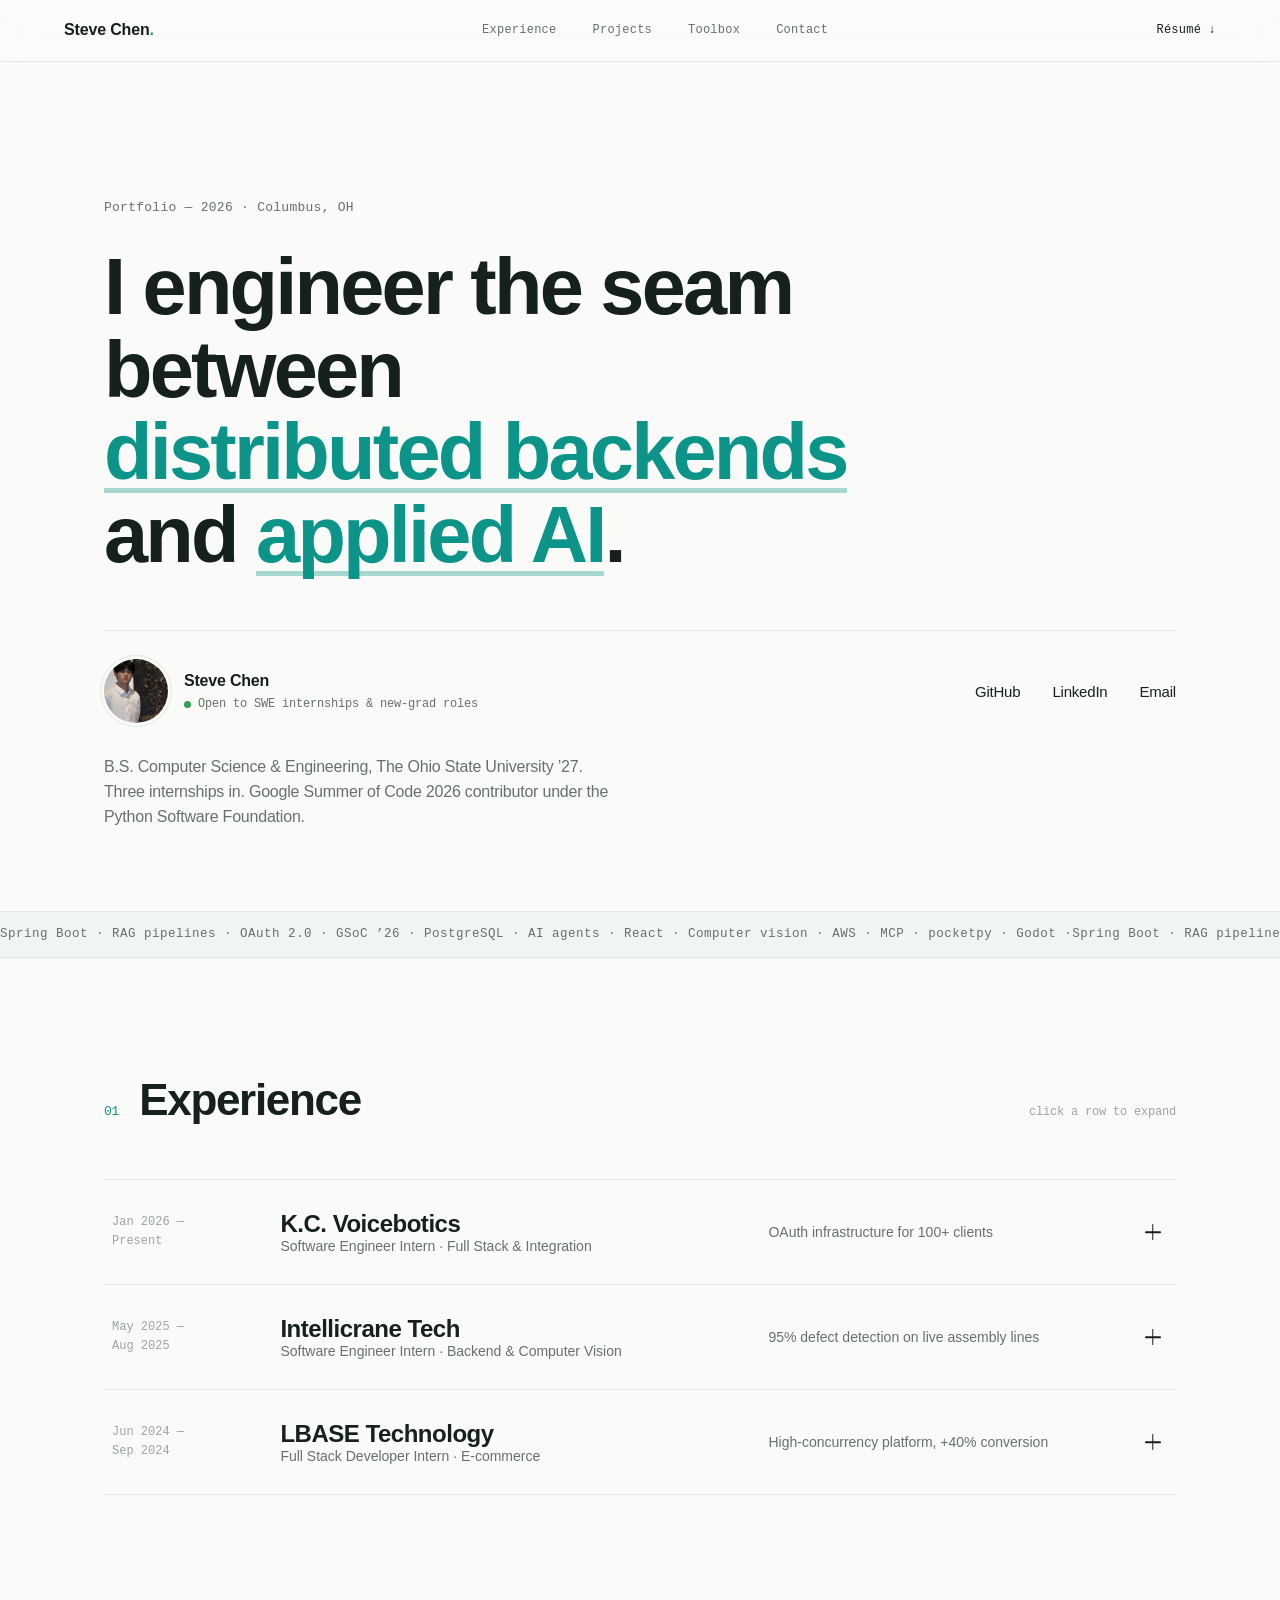
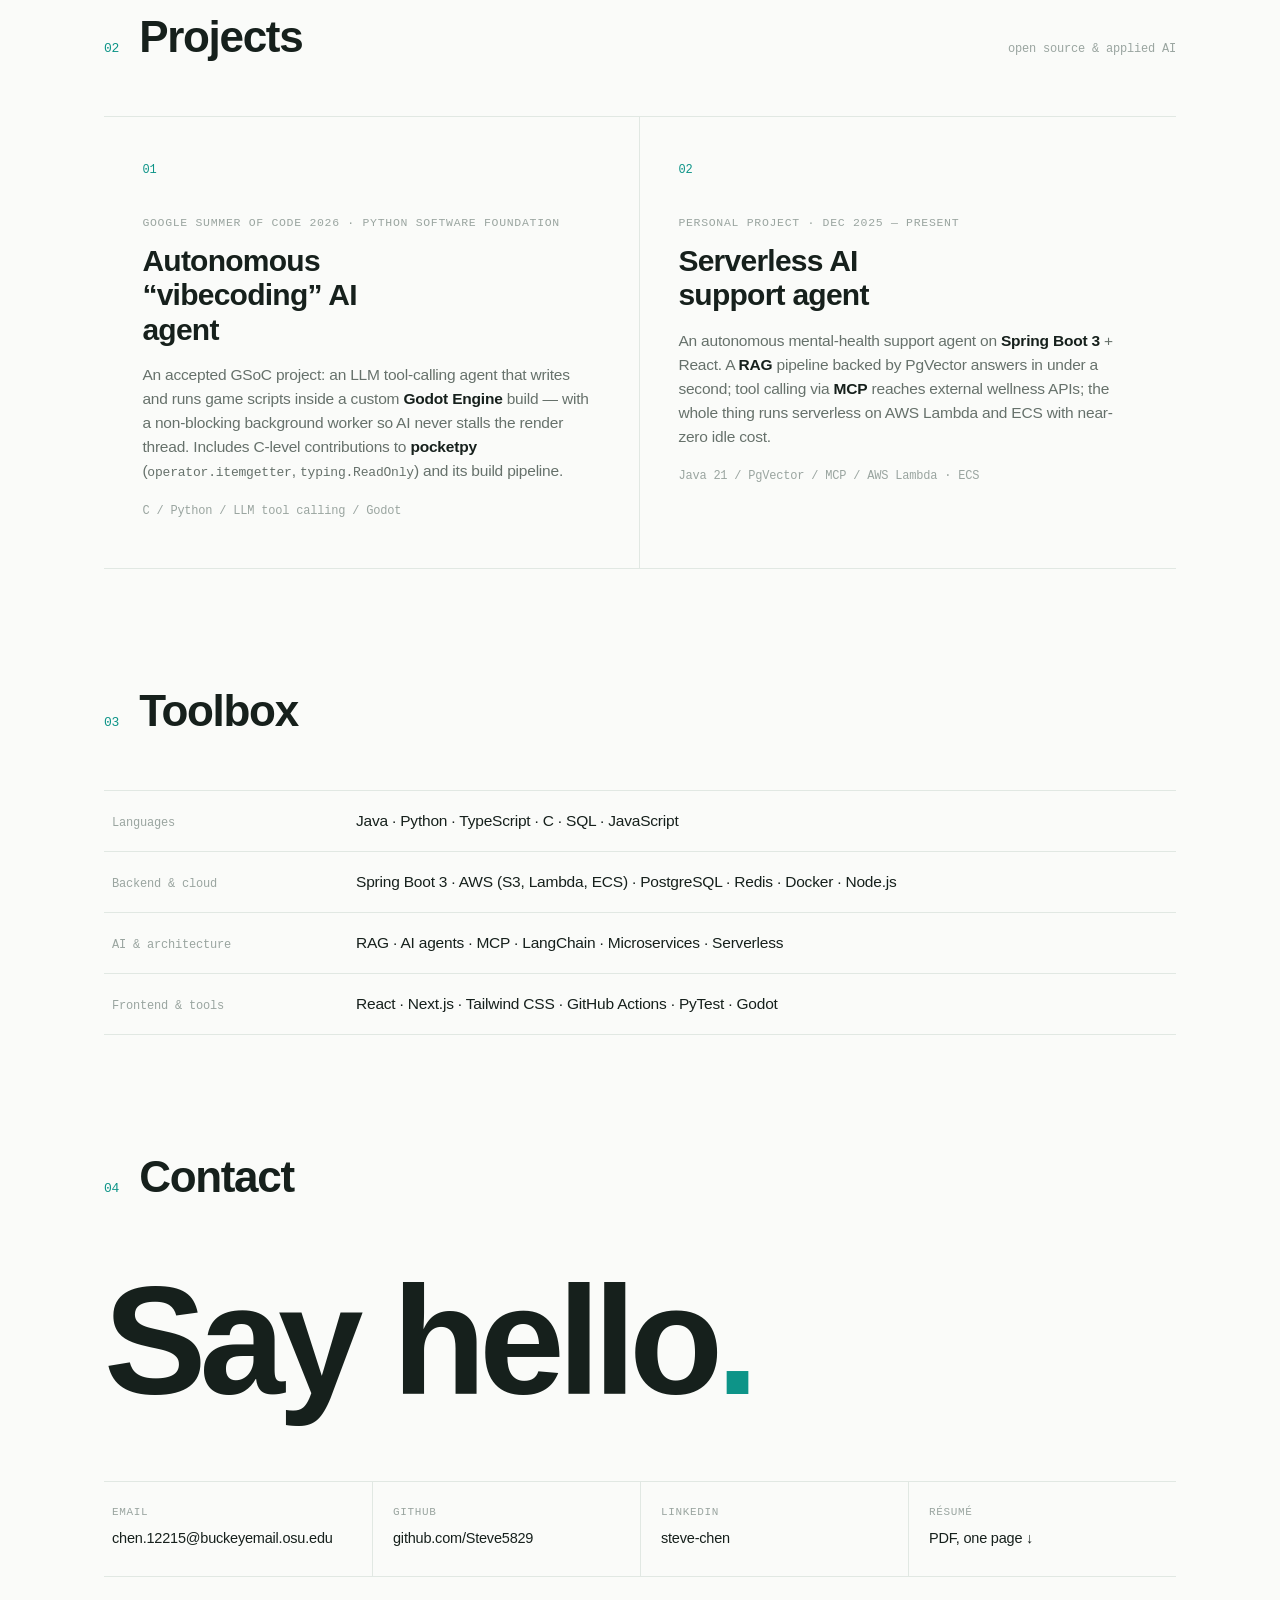
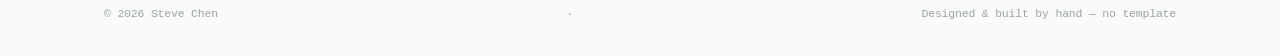
==== index.html @ 8f656220 "Personal portfolio site: editorial minimalist design Co-Authored-By: Claude Fable 5 <noreply@anthrop" ====
<!DOCTYPE html>
<html lang="en">
<head>
  <meta charset="UTF-8" />
  <meta name="viewport" content="width=device-width, initial-scale=1.0" />
  <title>Steve Chen — Software Engineer</title>
  <meta name="description" content="Steve Chen — software engineer working the seam between distributed backends and applied AI. CS at Ohio State, GSoC 2026 contributor." />
  <link rel="icon" href="assets/avatar-crop.png" />
  <link rel="stylesheet" href="styles.css" />
</head>
<body>

  <!-- ============ NAV ============ -->
  <header class="nav" id="nav">
    <a class="nav-mark" href="#top">Steve Chen<span class="star">.</span></a>
    <nav class="nav-links">
      <a href="#experience">Experience</a>
      <a href="#projects">Projects</a>
      <a href="#toolbox">Toolbox</a>
      <a href="#hello">Contact</a>
    </nav>
    <a class="nav-resume" href="assets/Steve_Chen_Resume.pdf" target="_blank" rel="noopener">Résumé ↓</a>
  </header>

  <main id="top">

    <!-- ============ HERO ============ -->
    <section class="hero">
      <p class="hero-eyebrow fade-in">Portfolio — 2026 · Columbus, OH</p>
      <h1 class="fade-in d1">
        I engineer the seam between
        <span class="accent">distributed backends</span> and
        <span class="accent">applied&nbsp;AI</span>.
      </h1>
      <div class="hero-row fade-in d2">
        <div class="hero-id">
          <img class="hero-face" src="assets/avatar-crop.png" alt="Steve Chen" />
          <div class="hero-id-text">
            <strong>Steve Chen</strong>
            <span><i class="pulse"></i> Open to SWE internships &amp; new-grad roles</span>
          </div>
        </div>
        <div class="hero-links">
          <a href="https://github.com/Steve5829" target="_blank" rel="noopener">GitHub</a>
          <a href="https://www.linkedin.com/in/steve-chen-593265366/" target="_blank" rel="noopener">LinkedIn</a>
          <a href="mailto:chen.12215@buckeyemail.osu.edu">Email</a>
        </div>
      </div>
      <p class="hero-note fade-in d3">
        B.S. Computer Science &amp; Engineering, The Ohio State University ’27.
        Three internships in. Google Summer of Code 2026 contributor
        under the Python Software Foundation.
      </p>
    </section>

    <!-- ============ MARQUEE ============ -->
    <div class="marquee" aria-hidden="true">
      <div class="marquee-track">
        <span>Spring Boot · RAG pipelines · OAuth 2.0 · GSoC ’26 · PostgreSQL · AI agents · React · Computer vision · AWS · MCP · pocketpy · Godot · </span><span>Spring Boot · RAG pipelines · OAuth 2.0 · GSoC ’26 · PostgreSQL · AI agents · React · Computer vision · AWS · MCP · pocketpy · Godot · </span>
      </div>
    </div>

    <!-- ============ EXPERIENCE ============ -->
    <section class="section" id="experience">
      <div class="section-head fade-in">
        <span class="sec-no">01</span>
        <h2>Experience</h2>
        <span class="sec-note">click a row to expand</span>
      </div>

      <div class="rows">

        <article class="row fade-in">
          <button class="row-head" aria-expanded="false">
            <span class="row-when">Jan 2026 —<br />Present</span>
            <span class="row-title">
              <strong>K.C. Voicebotics</strong>
              <em>Software Engineer Intern · Full Stack &amp; Integration</em>
            </span>
            <span class="row-gist">OAuth infrastructure for 100+ clients</span>
            <span class="row-plus" aria-hidden="true"></span>
          </button>
          <div class="row-body">
            <div class="row-body-inner">
              <ul>
                <li>Engineered a scalable multi-tenant <b>OAuth 2.0</b> pipeline with React and Spring Boot, integrating Meta (Instagram/Facebook) and Reddit APIs — stateful authentication and automated token refresh for 100+ clients.</li>
                <li>Optimized backend routing and asynchronous processing for an AI-driven SaaS: <b>25% lower</b> JSON payload latency, <b>40% faster</b> cross-platform content deployment.</li>
                <li>Enforced <b>99.9% synchronization accuracy</b> across distributed third-party states with dynamic webhooks and redirect URIs, powering real-time preview and approval workflows.</li>
              </ul>
              <p class="row-tech">React / Spring Boot / OAuth 2.0 / Webhooks</p>
            </div>
          </div>
        </article>

        <article class="row fade-in">
          <button class="row-head" aria-expanded="false">
            <span class="row-when">May 2025 —<br />Aug 2025</span>
            <span class="row-title">
              <strong>Intellicrane Tech</strong>
              <em>Software Engineer Intern · Backend &amp; Computer Vision</em>
            </span>
            <span class="row-gist">95% defect detection on live assembly lines</span>
            <span class="row-plus" aria-hidden="true"></span>
          </button>
          <div class="row-body">
            <div class="row-body-inner">
              <ul>
                <li>Deployed a hardware-in-the-loop computer vision pipeline with <b>YOLOv5</b> and Flask — automated QA and real-time bug triaging at a <b>95% defect detection rate</b> on high-throughput lines.</li>
                <li>Cut edge-device inference latency by <b>30%</b> via model quantization, alongside a decoupled AWS S3 media ingestion service.</li>
                <li>Architected an automated black/white-box test generation suite in PyTest, lifting deployment reliability by <b>20%</b>.</li>
              </ul>
              <p class="row-tech">YOLOv5 / Flask / AWS S3 / PyTest</p>
            </div>
          </div>
        </article>

        <article class="row fade-in">
          <button class="row-head" aria-expanded="false">
            <span class="row-when">Jun 2024 —<br />Sep 2024</span>
            <span class="row-title">
              <strong>LBASE Technology</strong>
              <em>Full Stack Developer Intern · E-commerce</em>
            </span>
            <span class="row-gist">High-concurrency platform, +40% conversion</span>
            <span class="row-plus" aria-hidden="true"></span>
          </button>
          <div class="row-body">
            <div class="row-body-inner">
              <ul>
                <li>Architected the backend and merchant frontend of a high-concurrency e-commerce platform with React, TypeScript, and Spring Boot — <b>+40% user conversion</b>.</li>
                <li>Slashed API latency <b>30%</b> under traffic spikes with a normalized PostgreSQL schema and Redis cache-aside pattern.</li>
                <li>Guaranteed <b>100% ACID integrity</b> on Stripe payments; Docker + GitHub Actions CI/CD accelerated delivery cycles by 15%.</li>
              </ul>
              <p class="row-tech">TypeScript / PostgreSQL / Redis / Stripe / Docker</p>
            </div>
          </div>
        </article>

      </div>
    </section>

    <!-- ============ PROJECTS ============ -->
    <section class="section" id="projects">
      <div class="section-head fade-in">
        <span class="sec-no">02</span>
        <h2>Projects</h2>
        <span class="sec-note">open source &amp; applied AI</span>
      </div>

      <div class="projects">
        <article class="project fade-in">
          <div class="project-no">01</div>
          <p class="project-label">Google Summer of Code 2026 · Python Software Foundation</p>
          <h3>Autonomous “vibecoding” AI agent</h3>
          <p class="project-desc">
            An accepted GSoC project: an LLM tool-calling agent that writes and runs
            game scripts inside a custom <b>Godot Engine</b> build — with a non-blocking
            background worker so AI never stalls the render thread. Includes C-level
            contributions to <b>pocketpy</b> (<code>operator.itemgetter</code>,
            <code>typing.ReadOnly</code>) and its build pipeline.
          </p>
          <p class="row-tech">C / Python / LLM tool calling / Godot</p>
        </article>

        <article class="project fade-in d1">
          <div class="project-no">02</div>
          <p class="project-label">Personal project · Dec 2025 — present</p>
          <h3>Serverless AI support agent</h3>
          <p class="project-desc">
            An autonomous mental-health support agent on <b>Spring Boot 3</b> + React.
            A <b>RAG</b> pipeline backed by PgVector answers in under a second;
            tool calling via <b>MCP</b> reaches external wellness APIs; the whole thing
            runs serverless on AWS Lambda and ECS with near-zero idle cost.
          </p>
          <p class="row-tech">Java 21 / PgVector / MCP / AWS Lambda · ECS</p>
        </article>
      </div>
    </section>

    <!-- ============ TOOLBOX ============ -->
    <section class="section" id="toolbox">
      <div class="section-head fade-in">
        <span class="sec-no">03</span>
        <h2>Toolbox</h2>
      </div>
      <dl class="tools fade-in">
        <div class="tool-line"><dt>Languages</dt><dd>Java · Python · TypeScript · C · SQL · JavaScript</dd></div>
        <div class="tool-line"><dt>Backend &amp; cloud</dt><dd>Spring Boot 3 · AWS (S3, Lambda, ECS) · PostgreSQL · Redis · Docker · Node.js</dd></div>
        <div class="tool-line"><dt>AI &amp; architecture</dt><dd>RAG · AI agents · MCP · LangChain · Microservices · Serverless</dd></div>
        <div class="tool-line"><dt>Frontend &amp; tools</dt><dd>React · Next.js · Tailwind CSS · GitHub Actions · PyTest · Godot</dd></div>
      </dl>
    </section>

    <!-- ============ CONTACT ============ -->
    <section class="section hello" id="hello">
      <div class="section-head fade-in">
        <span class="sec-no">04</span>
        <h2>Contact</h2>
      </div>
      <a class="hello-big fade-in" href="mailto:chen.12215@buckeyemail.osu.edu">
        Say hello<span class="accent">.</span>
      </a>
      <div class="hello-links fade-in d1">
        <a href="mailto:chen.12215@buckeyemail.osu.edu"><span>Email</span>chen.12215@buckeyemail.osu.edu</a>
        <a href="https://github.com/Steve5829" target="_blank" rel="noopener"><span>GitHub</span>github.com/Steve5829</a>
        <a href="https://www.linkedin.com/in/steve-chen-593265366/" target="_blank" rel="noopener"><span>LinkedIn</span>steve-chen</a>
        <a href="assets/Steve_Chen_Resume.pdf" target="_blank" rel="noopener"><span>Résumé</span>PDF, one page ↓</a>
      </div>
    </section>

    <footer class="footer">
      <span>© 2026 Steve Chen</span>
      <span>·</span>
      <span>Designed &amp; built by hand — no template</span>
    </footer>
  </main>

  <script src="script.js"></script>
</body>
</html>
---- styles.css ----
/* ============================================================
   Steve Chen — personal site
   Editorial minimalism: paper, ink, one vermilion accent
   (the red is borrowed from the painting in the portrait).
   ============================================================ */

:root {
  --paper: #fafbf9;
  --paper-warm: #f0f5f1;
  --ink: #16201c;
  --muted: #66716b;
  --faint: #9aa5a0;
  --line: #e1e8e3;
  --accent: #0d9488;
  --font: -apple-system, BlinkMacSystemFont, "SF Pro Text", "Helvetica Neue",
          Helvetica, Arial, sans-serif;
  --mono: "SF Mono", ui-monospace, "JetBrains Mono", Menlo, monospace;
  --ease: cubic-bezier(0.25, 0.1, 0.25, 1);
  --pad: clamp(20px, 5vw, 64px);
}

* { margin: 0; padding: 0; box-sizing: border-box; }
html { scroll-behavior: smooth; scroll-padding-top: 90px; }

body {
  font-family: var(--font);
  background: var(--paper);
  color: var(--ink);
  font-size: 17px;
  line-height: 1.55;
  letter-spacing: -0.012em;
  -webkit-font-smoothing: antialiased;
}

::selection { background: var(--accent); color: var(--paper); }
.accent { color: var(--accent); }
b { font-weight: 600; }

/* ---------- nav ---------- */
.nav {
  position: fixed; top: 0; left: 0; right: 0; z-index: 100;
  display: flex; align-items: center; justify-content: space-between;
  padding: 18px var(--pad);
  background: color-mix(in srgb, var(--paper) 82%, transparent);
  backdrop-filter: blur(16px);
  -webkit-backdrop-filter: blur(16px);
  border-bottom: 1px solid var(--line);
}
.nav-mark {
  font-weight: 600; font-size: 16px; color: var(--ink); text-decoration: none;
  letter-spacing: -0.01em;
}
.nav-mark .star { color: var(--accent); }
.nav-links { display: flex; gap: clamp(16px, 3vw, 36px); }
.nav-links a, .nav-resume {
  font-family: var(--mono); font-size: 12px; letter-spacing: 0.02em;
  color: var(--muted); text-decoration: none;
  transition: color 0.25s var(--ease);
}
.nav-links a:hover, .nav-resume:hover { color: var(--accent); }
.nav-resume { color: var(--ink); }

/* ---------- hero ---------- */
.hero {
  max-width: 1200px; margin: 0 auto;
  padding: clamp(150px, 22vh, 220px) var(--pad) clamp(60px, 9vh, 100px);
}
.hero-eyebrow {
  font-family: var(--mono); font-size: 13px; color: var(--muted);
  margin-bottom: 28px; letter-spacing: 0.02em;
}
.hero h1 {
  font-size: clamp(38px, 6.2vw, 84px);
  font-weight: 600; letter-spacing: -0.035em; line-height: 1.04;
  max-width: 18ch;
}
.hero h1 .accent { position: relative; white-space: nowrap; }
.hero h1 .accent::after {
  content: ""; position: absolute; left: 0; right: 0; bottom: 0.04em;
  height: 0.06em; background: var(--accent); opacity: 0.35;
  transform-origin: left; animation: draw 1.2s var(--ease) 0.6s both;
}
@keyframes draw { from { transform: scaleX(0); } to { transform: scaleX(1); } }

.hero-row {
  display: flex; align-items: center; justify-content: space-between;
  gap: 24px; flex-wrap: wrap;
  margin-top: clamp(40px, 6vh, 64px);
  padding-top: 28px; border-top: 1px solid var(--line);
}
.hero-id { display: flex; align-items: center; gap: 16px; }
.hero-face {
  width: 64px; height: 64px; border-radius: 50%; object-fit: cover; display: block;
  outline: 1px solid var(--line); outline-offset: 3px;
}
.hero-id-text { display: flex; flex-direction: column; gap: 2px; }
.hero-id-text strong { font-size: 16px; font-weight: 600; }
.hero-id-text span {
  font-family: var(--mono); font-size: 12px; color: var(--muted);
  display: flex; align-items: center; gap: 7px;
}
.pulse {
  width: 7px; height: 7px; border-radius: 50%; background: #2fa050; flex: none;
  animation: pulse 2.2s ease-in-out infinite;
}
@keyframes pulse {
  0%, 100% { box-shadow: 0 0 0 0 rgba(47, 160, 80, 0.45); }
  50% { box-shadow: 0 0 0 6px rgba(47, 160, 80, 0); }
}
.hero-links { display: flex; gap: clamp(18px, 2.5vw, 32px); }
.hero-links a {
  color: var(--ink); text-decoration: none; font-size: 15px; font-weight: 500;
  position: relative;
}
.hero-links a::after {
  content: ""; position: absolute; left: 0; bottom: -3px; height: 1.5px; width: 100%;
  background: var(--accent); transform: scaleX(0); transform-origin: right;
  transition: transform 0.35s var(--ease);
}
.hero-links a:hover::after { transform: scaleX(1); transform-origin: left; }
.hero-note {
  margin-top: 32px; max-width: 58ch; color: var(--muted); font-size: 16px;
}

/* ---------- marquee ---------- */
.marquee {
  border-top: 1px solid var(--line); border-bottom: 1px solid var(--line);
  overflow: hidden; padding: 13px 0; background: var(--paper-warm);
}
.marquee-track { display: flex; width: max-content; animation: scroll 46s linear infinite; }
.marquee:hover .marquee-track { animation-play-state: paused; }
.marquee-track span {
  font-family: var(--mono); font-size: 12.5px; color: var(--muted);
  white-space: nowrap; letter-spacing: 0.04em;
}
@keyframes scroll { to { transform: translateX(-50%); } }

/* ---------- sections ---------- */
.section {
  max-width: 1200px; margin: 0 auto;
  padding: clamp(80px, 12vh, 130px) var(--pad) 0;
}
.section-head {
  display: flex; align-items: baseline; gap: 20px;
  margin-bottom: clamp(36px, 5vh, 56px);
}
.sec-no { font-family: var(--mono); font-size: 13px; color: var(--accent); }
.section-head h2 {
  font-size: clamp(28px, 3.6vw, 44px); font-weight: 600; letter-spacing: -0.03em;
}
.sec-note { font-family: var(--mono); font-size: 12px; color: var(--faint); margin-left: auto; }

/* ---------- experience rows ---------- */
.rows { border-top: 1px solid var(--line); }
.row { border-bottom: 1px solid var(--line); }
.row-head {
  display: grid;
  grid-template-columns: 130px 1.4fr 1fr 40px;
  gap: clamp(16px, 3vw, 40px); align-items: center;
  width: 100%; text-align: left; background: none; border: none; cursor: pointer;
  font-family: inherit; color: inherit;
  padding: 30px 8px;
  transition: background 0.35s var(--ease);
}
.row-head:hover { background: var(--paper-warm); }
.row-when {
  font-family: var(--mono); font-size: 12px; color: var(--faint); line-height: 1.6;
}
.row-title strong {
  display: block; font-size: clamp(19px, 2.2vw, 24px); font-weight: 600;
  letter-spacing: -0.02em; transition: color 0.3s var(--ease);
}
.row-head:hover .row-title strong { color: var(--accent); }
.row-title em { font-style: normal; font-size: 14px; color: var(--muted); }
.row-gist { font-size: 14px; color: var(--muted); }
.row-plus { position: relative; width: 30px; height: 30px; flex: none; justify-self: end; }
.row-plus::before, .row-plus::after {
  content: ""; position: absolute; top: 50%; left: 50%;
  transform: translate(-50%, -50%); background: var(--ink); border-radius: 1px;
  transition: transform 0.45s var(--ease), background 0.3s var(--ease);
}
.row-plus::before { width: 16px; height: 1.5px; }
.row-plus::after { width: 1.5px; height: 16px; }
.row.open .row-plus::after { transform: translate(-50%, -50%) rotate(90deg); }
.row.open .row-plus::before { background: var(--accent); }
.row.open .row-plus::after { background: var(--accent); }

.row-body {
  display: grid; grid-template-rows: 0fr;
  transition: grid-template-rows 0.55s var(--ease);
}
.row.open .row-body { grid-template-rows: 1fr; }
.row-body-inner {
  overflow: hidden; min-height: 0;
  opacity: 0; transition: opacity 0.4s var(--ease) 0.12s;
}
.row.open .row-body-inner { opacity: 1; }
.row-body ul {
  list-style: none;
  padding: 4px 8px 8px; margin-left: calc(130px + clamp(16px, 3vw, 40px));
  max-width: 68ch;
}
.row-body li {
  position: relative; padding-left: 22px;
  font-size: 15.5px; color: var(--muted); margin-bottom: 12px;
}
.row-body li::before {
  content: "—"; position: absolute; left: 0; top: 0;
  color: var(--accent); font-size: 13px;
}
.row-body b { color: var(--ink); }
.row-tech {
  font-family: var(--mono); font-size: 12px; color: var(--faint);
  margin: 14px 8px 30px calc(130px + clamp(16px, 3vw, 40px) + 22px);
}
.projects .row-tech { margin: 18px 0 0; }

/* ---------- projects ---------- */
.projects {
  display: grid; grid-template-columns: 1fr 1fr; gap: 0;
  border-top: 1px solid var(--line);
}
.project {
  padding: 44px clamp(24px, 3vw, 44px) 48px;
  border-bottom: 1px solid var(--line);
  position: relative;
  transition: background 0.4s var(--ease);
}
.project:first-child { border-right: 1px solid var(--line); }
.project:hover { background: var(--paper-warm); }
.project-no {
  font-family: var(--mono); font-size: 12px; color: var(--accent); margin-bottom: 34px;
}
.project-label {
  font-family: var(--mono); font-size: 11.5px; color: var(--faint);
  text-transform: uppercase; letter-spacing: 0.06em; margin-bottom: 12px;
}
.project h3 {
  font-size: clamp(22px, 2.6vw, 30px); font-weight: 600; letter-spacing: -0.025em;
  line-height: 1.15; margin-bottom: 16px; max-width: 16ch;
}
.project-desc { font-size: 15.5px; color: var(--muted); max-width: 52ch; }
.project-desc b { color: var(--ink); }
.project-desc code { font-family: var(--mono); font-size: 13px; }

/* ---------- toolbox ---------- */
.tools { border-top: 1px solid var(--line); }
.tool-line {
  display: grid; grid-template-columns: 220px 1fr; gap: 24px;
  padding: 18px 8px; border-bottom: 1px solid var(--line); align-items: baseline;
}
.tool-line dt { font-family: var(--mono); font-size: 12px; color: var(--faint); }
.tool-line dd { font-size: 15.5px; color: var(--ink); }

/* ---------- contact ---------- */
.hello { padding-bottom: 0; }
.hello-big {
  display: inline-block; text-decoration: none; color: var(--ink);
  font-size: clamp(64px, 12vw, 160px); font-weight: 650; letter-spacing: -0.045em;
  line-height: 1; margin: 8px 0 clamp(40px, 7vh, 72px);
  transition: color 0.35s var(--ease);
}
.hello-big:hover { color: var(--accent); }
.hello-links {
  display: grid; grid-template-columns: repeat(4, 1fr);
  border-top: 1px solid var(--line);
}
.hello-links a {
  text-decoration: none; color: var(--ink); font-size: 14.5px; font-weight: 500;
  padding: 22px 8px 26px; border-bottom: 1px solid var(--line);
  transition: background 0.3s var(--ease), color 0.3s var(--ease);
  overflow-wrap: anywhere;
}
.hello-links a + a { border-left: 1px solid var(--line); padding-left: 20px; }
.hello-links a:hover { background: var(--paper-warm); color: var(--accent); }
.hello-links span {
  display: block; font-family: var(--mono); font-size: 11px; color: var(--faint);
  text-transform: uppercase; letter-spacing: 0.06em; margin-bottom: 6px;
}

/* ---------- footer ---------- */
.footer {
  max-width: 1200px; margin: 0 auto;
  display: flex; justify-content: space-between; align-items: center;
  padding: 28px var(--pad) 34px;
  font-family: var(--mono); font-size: 11.5px; color: var(--faint);
}
.footer span:nth-child(2) { color: var(--faint); }

/* ---------- animations ---------- */
.fade-in {
  opacity: 0; transform: translateY(22px);
  transition: opacity 0.85s var(--ease), transform 0.85s var(--ease);
}
.fade-in.visible { opacity: 1; transform: none; }
.d1 { transition-delay: 0.12s; }
.d2 { transition-delay: 0.24s; }
.d3 { transition-delay: 0.36s; }

@media (prefers-reduced-motion: reduce) {
  .fade-in { opacity: 1; transform: none; transition: none; }
  .marquee-track { animation: none; }
  html { scroll-behavior: auto; }
}

/* ---------- responsive ---------- */
@media (max-width: 860px) {
  .nav-links { display: none; }
  .row-head { grid-template-columns: 1fr 40px; padding: 24px 4px; }
  .row-when { order: -1; grid-column: 1 / -1; }
  .row-gist { display: none; }
  .row-body ul { margin-left: 4px; }
  .row-tech { margin-left: 26px; }
  .projects { grid-template-columns: 1fr; }
  .project:first-child { border-right: none; }
  .tool-line { grid-template-columns: 1fr; gap: 4px; }
  .hello-links { grid-template-columns: 1fr; }
  .hello-links a + a { border-left: none; padding-left: 8px; }
  .footer { flex-direction: column; gap: 6px; }
}
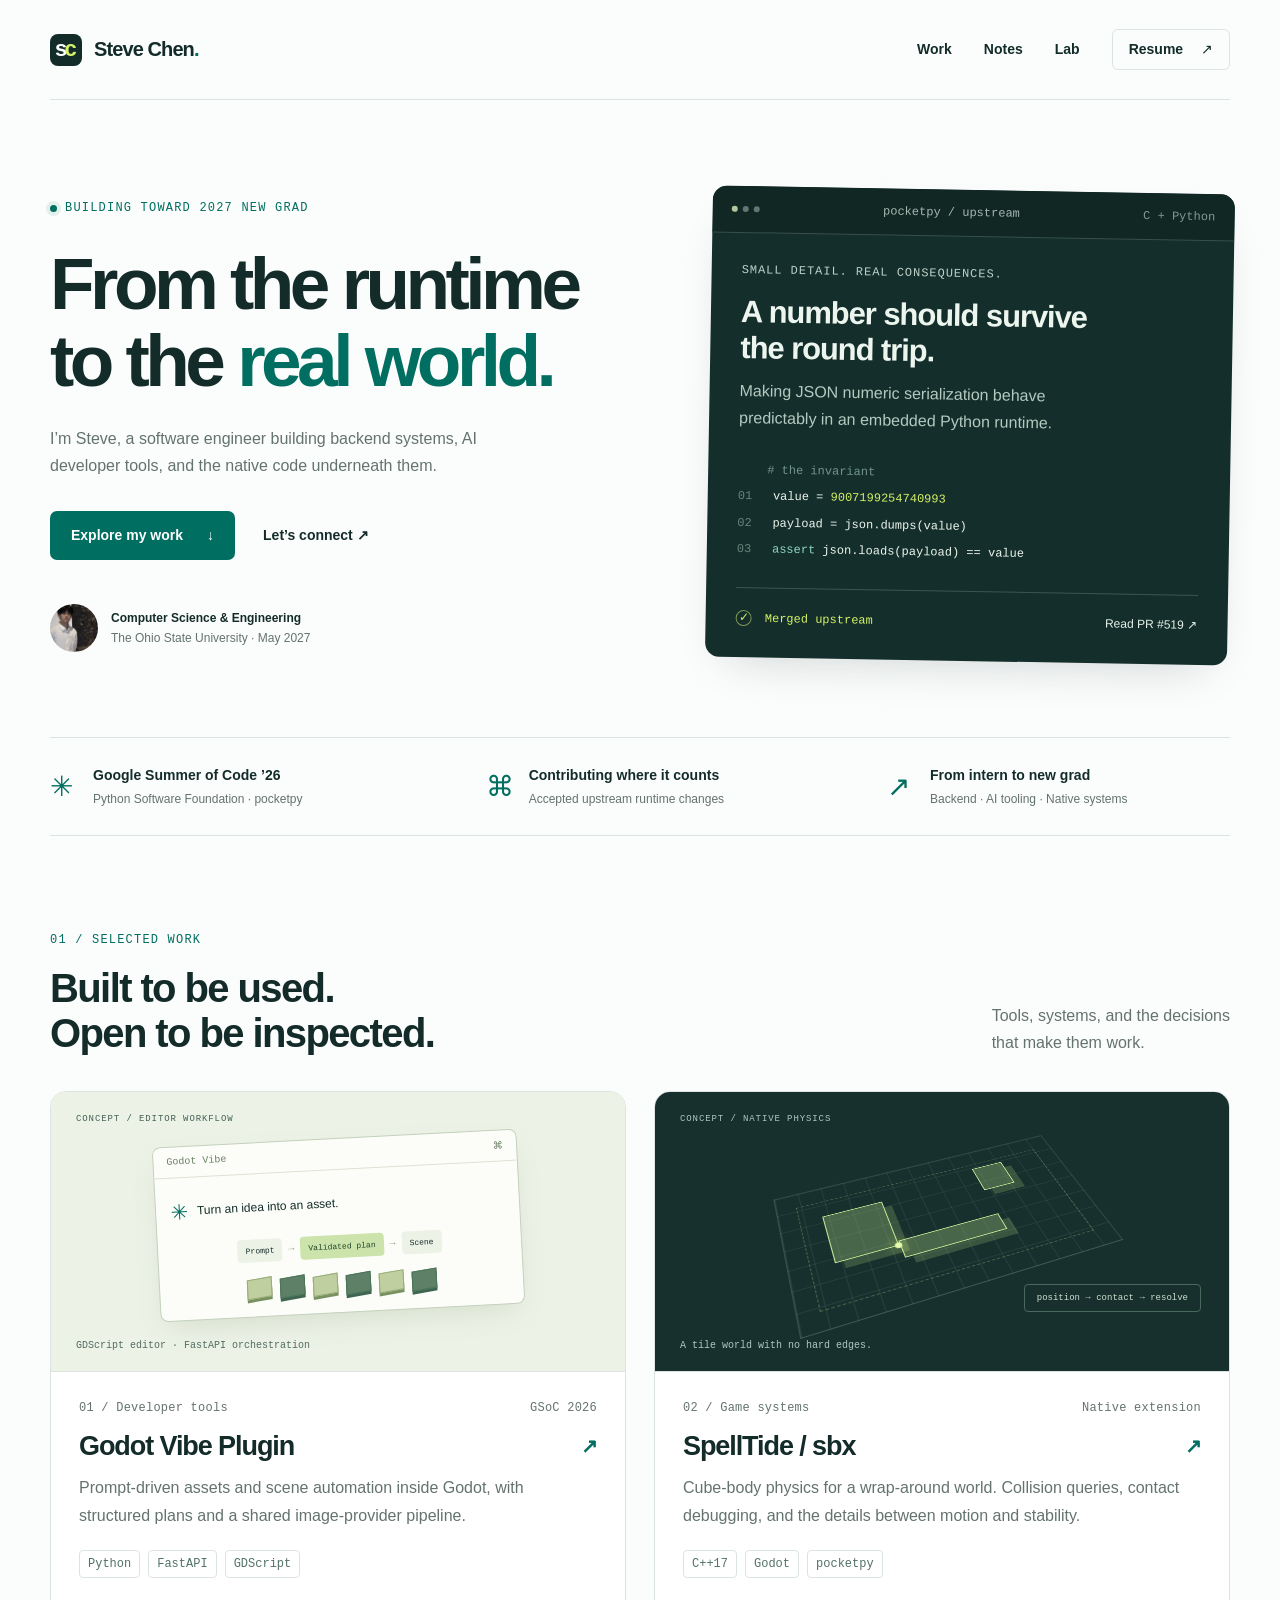
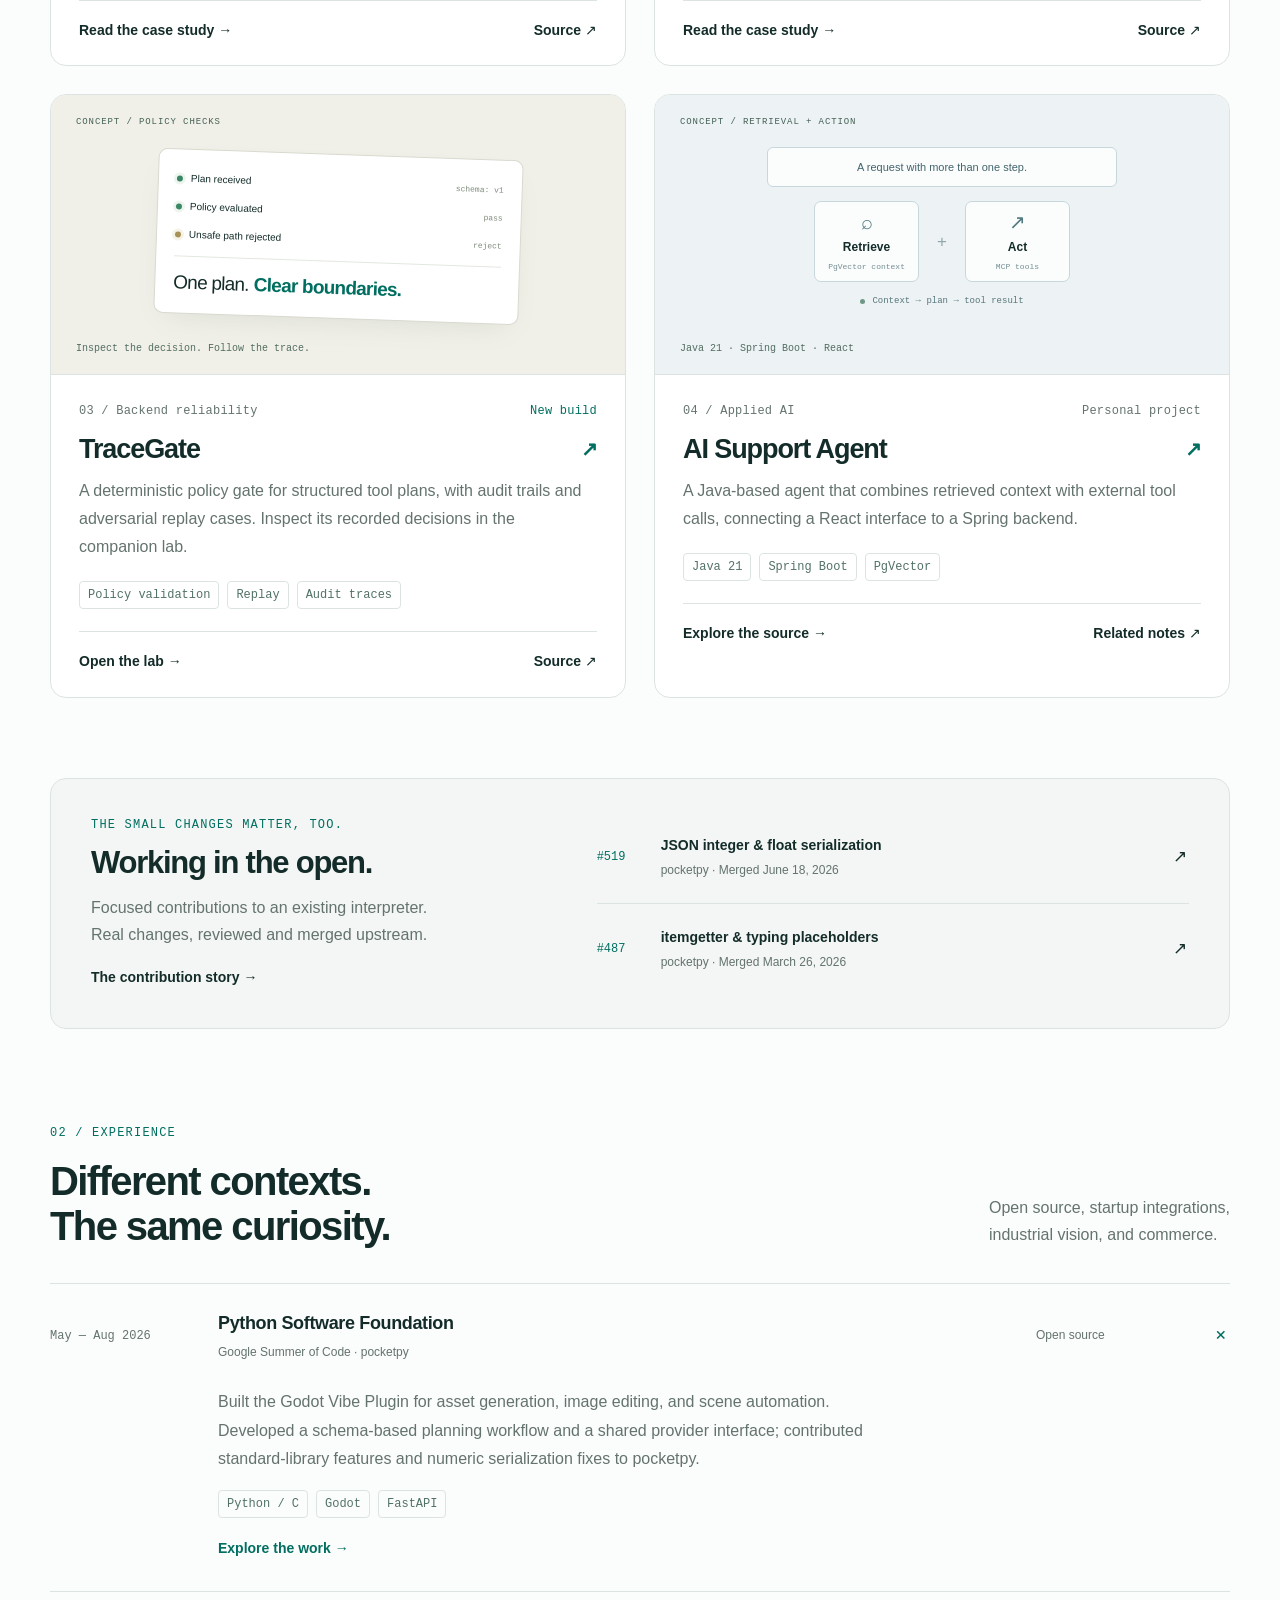
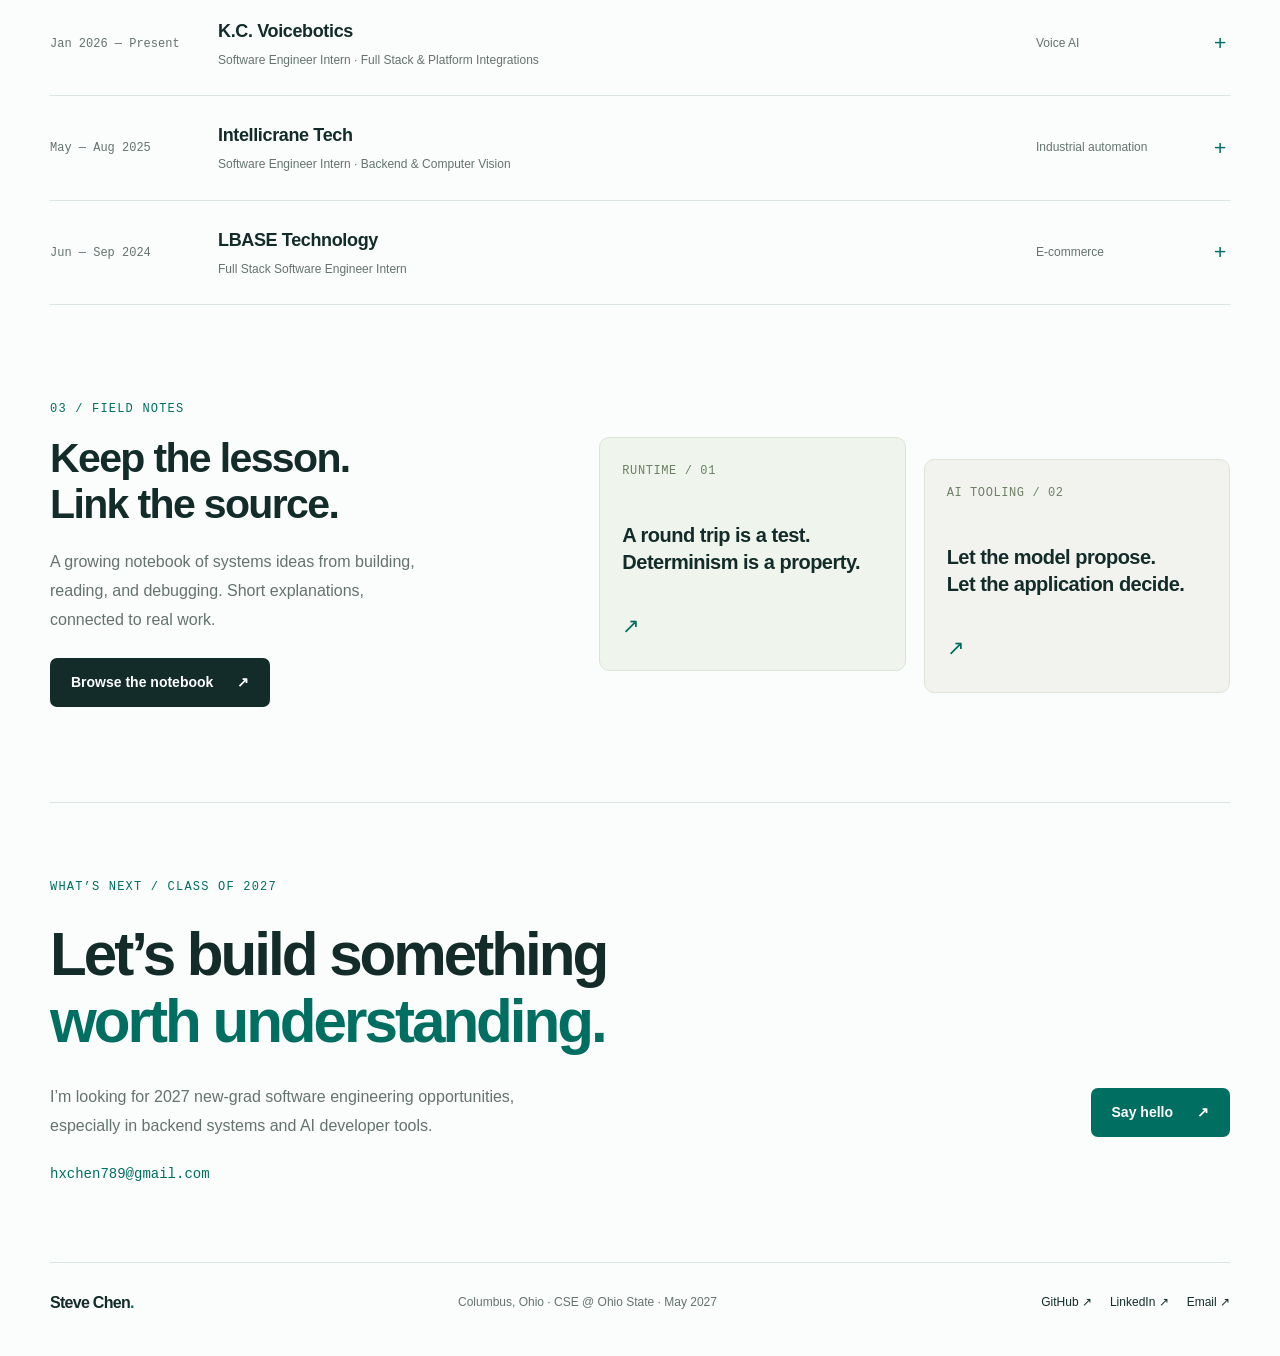
==== commit c5d1f0a4: "Publish 2027 portfolio with source-linked case studies and engineering lab" ====
--- a/index.html
+++ b/index.html
@@ -1,220 +1,41 @@
-<!DOCTYPE html>
-<html lang="en">
-<head>
-  <meta charset="UTF-8" />
-  <meta name="viewport" content="width=device-width, initial-scale=1.0" />
-  <title>Steve Chen — Software Engineer</title>
-  <meta name="description" content="Steve Chen — software engineer working the seam between distributed backends and applied AI. CS at Ohio State, GSoC 2026 contributor." />
-  <link rel="icon" href="assets/avatar-crop.png" />
-  <link rel="stylesheet" href="styles.css" />
-</head>
-<body>
-
-  <!-- ============ NAV ============ -->
-  <header class="nav" id="nav">
-    <a class="nav-mark" href="#top">Steve Chen<span class="star">.</span></a>
-    <nav class="nav-links">
-      <a href="#experience">Experience</a>
-      <a href="#projects">Projects</a>
-      <a href="#toolbox">Toolbox</a>
-      <a href="#hello">Contact</a>
-    </nav>
-    <a class="nav-resume" href="assets/Steve_Chen_Resume.pdf" target="_blank" rel="noopener">Résumé ↓</a>
-  </header>
-
-  <main id="top">
-
-    <!-- ============ HERO ============ -->
-    <section class="hero">
-      <p class="hero-eyebrow fade-in">Portfolio — 2026 · Columbus, OH</p>
-      <h1 class="fade-in d1">
-        I engineer the seam between
-        <span class="accent">distributed backends</span> and
-        <span class="accent">applied&nbsp;AI</span>.
-      </h1>
-      <div class="hero-row fade-in d2">
-        <div class="hero-id">
-          <img class="hero-face" src="assets/avatar-crop.png" alt="Steve Chen" />
-          <div class="hero-id-text">
-            <strong>Steve Chen</strong>
-            <span><i class="pulse"></i> Open to SWE internships &amp; new-grad roles</span>
-          </div>
-        </div>
-        <div class="hero-links">
-          <a href="https://github.com/Steve5829" target="_blank" rel="noopener">GitHub</a>
-          <a href="https://www.linkedin.com/in/steve-chen-593265366/" target="_blank" rel="noopener">LinkedIn</a>
-          <a href="mailto:chen.12215@buckeyemail.osu.edu">Email</a>
-        </div>
-      </div>
-      <p class="hero-note fade-in d3">
-        B.S. Computer Science &amp; Engineering, The Ohio State University ’27.
-        Three internships in. Google Summer of Code 2026 contributor
-        under the Python Software Foundation.
-      </p>
-    </section>
-
-    <!-- ============ MARQUEE ============ -->
-    <div class="marquee" aria-hidden="true">
-      <div class="marquee-track">
-        <span>Spring Boot · RAG pipelines · OAuth 2.0 · GSoC ’26 · PostgreSQL · AI agents · React · Computer vision · AWS · MCP · pocketpy · Godot · </span><span>Spring Boot · RAG pipelines · OAuth 2.0 · GSoC ’26 · PostgreSQL · AI agents · React · Computer vision · AWS · MCP · pocketpy · Godot · </span>
-      </div>
-    </div>
-
-    <!-- ============ EXPERIENCE ============ -->
-    <section class="section" id="experience">
-      <div class="section-head fade-in">
-        <span class="sec-no">01</span>
-        <h2>Experience</h2>
-        <span class="sec-note">click a row to expand</span>
-      </div>
-
-      <div class="rows">
-
-        <article class="row fade-in">
-          <button class="row-head" aria-expanded="false">
-            <span class="row-when">Jan 2026 —<br />Present</span>
-            <span class="row-title">
-              <strong>K.C. Voicebotics</strong>
-              <em>Software Engineer Intern · Full Stack &amp; Integration</em>
-            </span>
-            <span class="row-gist">OAuth infrastructure for 100+ clients</span>
-            <span class="row-plus" aria-hidden="true"></span>
-          </button>
-          <div class="row-body">
-            <div class="row-body-inner">
-              <ul>
-                <li>Engineered a scalable multi-tenant <b>OAuth 2.0</b> pipeline with React and Spring Boot, integrating Meta (Instagram/Facebook) and Reddit APIs — stateful authentication and automated token refresh for 100+ clients.</li>
-                <li>Optimized backend routing and asynchronous processing for an AI-driven SaaS: <b>25% lower</b> JSON payload latency, <b>40% faster</b> cross-platform content deployment.</li>
-                <li>Enforced <b>99.9% synchronization accuracy</b> across distributed third-party states with dynamic webhooks and redirect URIs, powering real-time preview and approval workflows.</li>
-              </ul>
-              <p class="row-tech">React / Spring Boot / OAuth 2.0 / Webhooks</p>
-            </div>
-          </div>
-        </article>
-
-        <article class="row fade-in">
-          <button class="row-head" aria-expanded="false">
-            <span class="row-when">May 2025 —<br />Aug 2025</span>
-            <span class="row-title">
-              <strong>Intellicrane Tech</strong>
-              <em>Software Engineer Intern · Backend &amp; Computer Vision</em>
-            </span>
-            <span class="row-gist">95% defect detection on live assembly lines</span>
-            <span class="row-plus" aria-hidden="true"></span>
-          </button>
-          <div class="row-body">
-            <div class="row-body-inner">
-              <ul>
-                <li>Deployed a hardware-in-the-loop computer vision pipeline with <b>YOLOv5</b> and Flask — automated QA and real-time bug triaging at a <b>95% defect detection rate</b> on high-throughput lines.</li>
-                <li>Cut edge-device inference latency by <b>30%</b> via model quantization, alongside a decoupled AWS S3 media ingestion service.</li>
-                <li>Architected an automated black/white-box test generation suite in PyTest, lifting deployment reliability by <b>20%</b>.</li>
-              </ul>
-              <p class="row-tech">YOLOv5 / Flask / AWS S3 / PyTest</p>
-            </div>
-          </div>
-        </article>
-
-        <article class="row fade-in">
-          <button class="row-head" aria-expanded="false">
-            <span class="row-when">Jun 2024 —<br />Sep 2024</span>
-            <span class="row-title">
-              <strong>LBASE Technology</strong>
-              <em>Full Stack Developer Intern · E-commerce</em>
-            </span>
-            <span class="row-gist">High-concurrency platform, +40% conversion</span>
-            <span class="row-plus" aria-hidden="true"></span>
-          </button>
-          <div class="row-body">
-            <div class="row-body-inner">
-              <ul>
-                <li>Architected the backend and merchant frontend of a high-concurrency e-commerce platform with React, TypeScript, and Spring Boot — <b>+40% user conversion</b>.</li>
-                <li>Slashed API latency <b>30%</b> under traffic spikes with a normalized PostgreSQL schema and Redis cache-aside pattern.</li>
-                <li>Guaranteed <b>100% ACID integrity</b> on Stripe payments; Docker + GitHub Actions CI/CD accelerated delivery cycles by 15%.</li>
-              </ul>
-              <p class="row-tech">TypeScript / PostgreSQL / Redis / Stripe / Docker</p>
-            </div>
-          </div>
-        </article>
-
-      </div>
-    </section>
-
-    <!-- ============ PROJECTS ============ -->
-    <section class="section" id="projects">
-      <div class="section-head fade-in">
-        <span class="sec-no">02</span>
-        <h2>Projects</h2>
-        <span class="sec-note">open source &amp; applied AI</span>
-      </div>
-
-      <div class="projects">
-        <article class="project fade-in">
-          <div class="project-no">01</div>
-          <p class="project-label">Google Summer of Code 2026 · Python Software Foundation</p>
-          <h3>Autonomous “vibecoding” AI agent</h3>
-          <p class="project-desc">
-            An accepted GSoC project: an LLM tool-calling agent that writes and runs
-            game scripts inside a custom <b>Godot Engine</b> build — with a non-blocking
-            background worker so AI never stalls the render thread. Includes C-level
-            contributions to <b>pocketpy</b> (<code>operator.itemgetter</code>,
-            <code>typing.ReadOnly</code>) and its build pipeline.
-          </p>
-          <p class="row-tech">C / Python / LLM tool calling / Godot</p>
-        </article>
-
-        <article class="project fade-in d1">
-          <div class="project-no">02</div>
-          <p class="project-label">Personal project · Dec 2025 — present</p>
-          <h3>Serverless AI support agent</h3>
-          <p class="project-desc">
-            An autonomous mental-health support agent on <b>Spring Boot 3</b> + React.
-            A <b>RAG</b> pipeline backed by PgVector answers in under a second;
-            tool calling via <b>MCP</b> reaches external wellness APIs; the whole thing
-            runs serverless on AWS Lambda and ECS with near-zero idle cost.
-          </p>
-          <p class="row-tech">Java 21 / PgVector / MCP / AWS Lambda · ECS</p>
-        </article>
-      </div>
-    </section>
-
-    <!-- ============ TOOLBOX ============ -->
-    <section class="section" id="toolbox">
-      <div class="section-head fade-in">
-        <span class="sec-no">03</span>
-        <h2>Toolbox</h2>
-      </div>
-      <dl class="tools fade-in">
-        <div class="tool-line"><dt>Languages</dt><dd>Java · Python · TypeScript · C · SQL · JavaScript</dd></div>
-        <div class="tool-line"><dt>Backend &amp; cloud</dt><dd>Spring Boot 3 · AWS (S3, Lambda, ECS) · PostgreSQL · Redis · Docker · Node.js</dd></div>
-        <div class="tool-line"><dt>AI &amp; architecture</dt><dd>RAG · AI agents · MCP · LangChain · Microservices · Serverless</dd></div>
-        <div class="tool-line"><dt>Frontend &amp; tools</dt><dd>React · Next.js · Tailwind CSS · GitHub Actions · PyTest · Godot</dd></div>
-      </dl>
-    </section>
-
-    <!-- ============ CONTACT ============ -->
-    <section class="section hello" id="hello">
-      <div class="section-head fade-in">
-        <span class="sec-no">04</span>
-        <h2>Contact</h2>
-      </div>
-      <a class="hello-big fade-in" href="mailto:chen.12215@buckeyemail.osu.edu">
-        Say hello<span class="accent">.</span>
-      </a>
-      <div class="hello-links fade-in d1">
-        <a href="mailto:chen.12215@buckeyemail.osu.edu"><span>Email</span>chen.12215@buckeyemail.osu.edu</a>
-        <a href="https://github.com/Steve5829" target="_blank" rel="noopener"><span>GitHub</span>github.com/Steve5829</a>
-        <a href="https://www.linkedin.com/in/steve-chen-593265366/" target="_blank" rel="noopener"><span>LinkedIn</span>steve-chen</a>
-        <a href="assets/Steve_Chen_Resume.pdf" target="_blank" rel="noopener"><span>Résumé</span>PDF, one page ↓</a>
-      </div>
-    </section>
-
-    <footer class="footer">
-      <span>© 2026 Steve Chen</span>
-      <span>·</span>
-      <span>Designed &amp; built by hand — no template</span>
-    </footer>
-  </main>
-
-  <script src="script.js"></script>
-</body>
-</html>
+<!doctype html>
+<html lang="en"><head><meta charset="utf-8"><meta name="viewport" content="width=device-width,initial-scale=1"><title>Steve Chen — Software Engineer · Class of 2027</title><meta name="description" content="Software engineer working across backend systems, AI developer tools, and native runtimes. Ohio State CSE, May 2027. GSoC 2026 and merged pocketpy contributions."><meta name="theme-color" content="#132c29"><meta property="og:title" content="Steve Chen — Software Engineer · Class of 2027"><meta property="og:description" content="Software engineer working across backend systems, AI developer tools, and native runtimes. Ohio State CSE, May 2027. GSoC 2026 and merged pocketpy contributions."><meta property="og:type" content="website"><link rel="icon" href="assets/favicon.svg" type="image/svg+xml"><link rel="stylesheet" href="styles.css"></head><body><a class="skip-link" href="#main">Skip to content</a>
+<header class="site-header container">
+  <a class="nav-mark" href="index.html" aria-label="Steve Chen home"><span class="monogram" aria-hidden="true">s<span>c</span></span>Steve Chen<span class="brand-dot">.</span></a>
+  <nav class="nav-links" aria-label="Main navigation"><a href="index.html#work">Work</a><a href="notes.html">Notes</a><a href="lab.html">Lab</a><a class="nav-resume" href="assets/Steve_Chen_Resume.pdf">Resume <span aria-hidden="true">↗</span></a></nav>
+</header>
+<main id="main">
+<section class="hero container" aria-labelledby="hero-title">
+  <div class="hero-copy"><p class="eyebrow availability"><span class="status-dot"></span> Building toward 2027 new grad</p>
+    <h1 id="hero-title">From the runtime<br>to the <span class="accent-text">real world.</span></h1>
+    <p class="hero-description">I’m Steve, a software engineer building backend systems, AI developer tools, and the native code underneath them.</p>
+    <div class="hero-actions"><a class="button button-primary" href="#work">Explore my work <span aria-hidden="true">↓</span></a><a class="text-link" href="mailto:hxchen789@gmail.com">Let’s connect <span aria-hidden="true">↗</span></a></div>
+    <div class="hero-person"><img src="assets/avatar-crop.png" alt="Steve Chen" width="48" height="48"><p><strong>Computer Science &amp; Engineering</strong><span>The Ohio State University · May 2027</span></p></div>
+  </div>
+  <aside class="code-card" aria-label="Featured open-source contribution">
+    <div class="code-top"><span><i></i><i></i><i></i></span><span>pocketpy / upstream</span><span class="code-file">C + Python</span></div>
+    <div class="code-card-body"><p class="code-kicker">SMALL DETAIL. REAL CONSEQUENCES.</p><h2>A number should survive<br>the round trip.</h2><p class="code-explainer">Making JSON numeric serialization behave predictably in an embedded Python runtime.</p>
+    <div class="code-snippet" aria-label="Illustrative round-trip invariant"><span class="code-comment"># the invariant</span><code><span class="code-line"><b>01</b> value = <em>9007199254740993</em></span><span class="code-line"><b>02</b> payload = json.dumps(value)</span><span class="code-line"><b>03</b> <strong>assert</strong> json.loads(payload) == value</span></code></div>
+    <div class="code-bottom"><span class="merged-badge"><span aria-hidden="true">✓</span> Merged upstream</span><a href="https://github.com/pocketpy/pocketpy/pull/519">Read PR #519 <span aria-hidden="true">↗</span></a></div></div>
+  </aside>
+</section>
+<div class="proof-strip container" aria-label="Background highlights"><p><span class="proof-symbol" aria-hidden="true">✳</span><span><strong>Google Summer of Code ’26</strong><small>Python Software Foundation · pocketpy</small></span></p><p><span class="proof-symbol" aria-hidden="true">⌘</span><span><strong>Contributing where it counts</strong><small>Accepted upstream runtime changes</small></span></p><p><span class="proof-symbol" aria-hidden="true">↗</span><span><strong>From intern to new grad</strong><small>Backend · AI tooling · Native systems</small></span></p></div>
+<section class="section container" id="work" aria-labelledby="work-title">
+  <div class="section-head"><div><p class="eyebrow">01 / Selected work</p><h2 id="work-title">Built to be used.<br>Open to be inspected.</h2></div><p>Tools, systems, and the decisions<br class="desktop-break"> that make them work.</p></div>
+  <div class="project-grid">
+    <article class="project-card"><a class="project-visual vibe-visual" href="case-study.html?id=godot" tabindex="-1" aria-hidden="true"><span class="visual-label">CONCEPT / EDITOR WORKFLOW</span><div class="vibe-window"><div class="window-top"><span>Godot Vibe</span><span>⌘</span></div><div class="vibe-prompt"><span>✳</span> Turn an idea into an asset.</div><div class="pipeline"><span>Prompt</span><b>→</b><span class="highlight">Validated plan</span><b>→</b><span>Scene</span></div><div class="mini-tiles"><i></i><i></i><i></i><i></i><i></i><i></i></div></div><span class="visual-caption">GDScript editor · FastAPI orchestration</span></a><div class="project-copy"><div class="project-meta"><span>01 / Developer tools</span><span>GSoC 2026</span></div><h3><a href="case-study.html?id=godot">Godot Vibe Plugin <span aria-hidden="true">↗</span></a></h3><p>Prompt-driven assets and scene automation inside Godot, with structured plans and a shared image-provider pipeline.</p><ul class="tag-list" aria-label="Technologies"><li>Python</li><li>FastAPI</li><li>GDScript</li></ul><div class="project-links"><a href="case-study.html?id=godot">Read the case study →</a><a href="https://github.com/Steve5829/godot-vibe-plugin/tree/v2">Source ↗</a></div></div></article>
+    <article class="project-card"><a class="project-visual physics-visual" href="case-study.html?id=spelltide" tabindex="-1" aria-hidden="true"><span class="visual-label">CONCEPT / NATIVE PHYSICS</span><div class="world-grid"><div class="world-boundary"></div><div class="world-object object-one"></div><div class="world-object object-two"></div><div class="world-object object-three"></div><span class="contact-point"></span><div class="physics-axis"></div></div><span class="physics-pill">position → contact → resolve</span><span class="visual-caption">A tile world with no hard edges.</span></a><div class="project-copy"><div class="project-meta"><span>02 / Game systems</span><span>Native extension</span></div><h3><a href="case-study.html?id=spelltide">SpellTide / sbx <span aria-hidden="true">↗</span></a></h3><p>Cube-body physics for a wrap-around world. Collision queries, contact debugging, and the details between motion and stability.</p><ul class="tag-list" aria-label="Technologies"><li>C++17</li><li>Godot</li><li>pocketpy</li></ul><div class="project-links"><a href="case-study.html?id=spelltide">Read the case study →</a><a href="https://github.com/Steve5829/sbx_extension">Source ↗</a></div></div></article>
+    <article class="project-card"><a class="project-visual trace-visual" href="lab.html" tabindex="-1" aria-hidden="true"><span class="visual-label">CONCEPT / POLICY CHECKS</span><div class="trace-window"><div class="trace-row"><span class="trace-dot"></span><span>Plan received</span><code>schema: v1</code></div><div class="trace-row"><span class="trace-dot"></span><span>Policy evaluated</span><code>pass</code></div><div class="trace-row"><span class="trace-dot muted-dot"></span><span>Unsafe path rejected</span><code>reject</code></div><div class="trace-result"><span>One plan.</span><strong>Clear boundaries.</strong></div></div><span class="visual-caption">Inspect the decision. Follow the trace.</span></a><div class="project-copy"><div class="project-meta"><span>03 / Backend reliability</span><span class="new-label">New build</span></div><h3><a href="lab.html">TraceGate <span aria-hidden="true">↗</span></a></h3><p>A deterministic policy gate for structured tool plans, with audit trails and adversarial replay cases. Inspect its recorded decisions in the companion lab.</p><ul class="tag-list" aria-label="Topics"><li>Policy validation</li><li>Replay</li><li>Audit traces</li></ul><div class="project-links"><a href="lab.html">Open the lab →</a><a href="https://github.com/Steve5829/tracegate">Source ↗</a></div></div></article>
+    <article class="project-card"><a class="project-visual agent-visual" href="https://github.com/Steve5829/emotion-ai-agent" tabindex="-1" aria-hidden="true"><span class="visual-label">CONCEPT / RETRIEVAL + ACTION</span><div class="agent-flow"><span class="agent-question">A request with more than one step.</span><div class="agent-branches"><div><span class="branch-icon">⌕</span><strong>Retrieve</strong><small>PgVector context</small></div><span class="branch-plus">+</span><div><span class="branch-icon">↗</span><strong>Act</strong><small>MCP tools</small></div></div><div class="agent-answer"><i></i> Context → plan → tool result</div></div><span class="visual-caption">Java 21 · Spring Boot · React</span></a><div class="project-copy"><div class="project-meta"><span>04 / Applied AI</span><span>Personal project</span></div><h3><a href="https://github.com/Steve5829/emotion-ai-agent">AI Support Agent <span aria-hidden="true">↗</span></a></h3><p>A Java-based agent that combines retrieved context with external tool calls, connecting a React interface to a Spring backend.</p><ul class="tag-list" aria-label="Technologies"><li>Java 21</li><li>Spring Boot</li><li>PgVector</li></ul><div class="project-links"><a href="https://github.com/Steve5829/emotion-ai-agent">Explore the source →</a><a href="notes.html?category=AI+tooling">Related notes ↗</a></div></div></article>
+  </div>
+</section>
+<section class="upstream-section container" aria-labelledby="upstream-title"><div><p class="eyebrow">The small changes matter, too.</p><h2 id="upstream-title">Working in the open.</h2><p>Focused contributions to an existing interpreter.<br>Real changes, reviewed and merged upstream.</p><a class="text-link" href="case-study.html?id=pocketpy">The contribution story →</a></div><div class="upstream-list"><a href="https://github.com/pocketpy/pocketpy/pull/519"><span class="pr-number">#519</span><span><strong>JSON integer &amp; float serialization</strong><small>pocketpy · Merged June 18, 2026</small></span><span aria-hidden="true">↗</span></a><a href="https://github.com/pocketpy/pocketpy/pull/487"><span class="pr-number">#487</span><span><strong>itemgetter &amp; typing placeholders</strong><small>pocketpy · Merged March 26, 2026</small></span><span aria-hidden="true">↗</span></a></div></section>
+<section class="section container" id="experience" aria-labelledby="experience-title"><div class="section-head"><div><p class="eyebrow">02 / Experience</p><h2 id="experience-title">Different contexts.<br>The same curiosity.</h2></div><p>Open source, startup integrations,<br class="desktop-break"> industrial vision, and commerce.</p></div><div class="experience-list">
+<details class="experience-item" open><summary><span class="experience-date">May — Aug 2026</span><span class="experience-name"><strong>Python Software Foundation</strong><span>Google Summer of Code · pocketpy</span></span><span class="experience-kind">Open source</span><span class="details-plus" aria-hidden="true">+</span></summary><div class="experience-body"><p>Built the Godot Vibe Plugin for asset generation, image editing, and scene automation. Developed a schema-based planning workflow and a shared provider interface; contributed standard-library features and numeric serialization fixes to pocketpy.</p><div class="tag-list"><span>Python / C</span><span>Godot</span><span>FastAPI</span></div><a class="text-link" href="case-study.html?id=godot">Explore the work →</a></div></details>
+<details class="experience-item"><summary><span class="experience-date">Jan 2026 — Present</span><span class="experience-name"><strong>K.C. Voicebotics</strong><span>Software Engineer Intern · Full Stack &amp; Platform Integrations</span></span><span class="experience-kind">Voice AI</span><span class="details-plus" aria-hidden="true">+</span></summary><div class="experience-body"><p>Built tenant-aware OAuth integrations with dynamic redirects and token refresh. Worked on Spring Boot routing, batched downstream API calls, and idempotent webhooks with backoff retries for operator preview and approval workflows.</p><div class="tag-list"><span>Spring Boot</span><span>React</span><span>OAuth 2.0</span></div><a class="text-link" href="case-study.html?id=integrations">Read the case study →</a></div></details>
+<details class="experience-item"><summary><span class="experience-date">May — Aug 2025</span><span class="experience-name"><strong>Intellicrane Tech</strong><span>Software Engineer Intern · Backend &amp; Computer Vision</span></span><span class="experience-kind">Industrial automation</span><span class="details-plus" aria-hidden="true">+</span></summary><div class="experience-body"><p>Worked on a hardware-in-the-loop inspection service using YOLOv5 and Flask. Applied post-training quantization for edge inference, decoupled media ingestion through AWS S3, and tested REST and storage paths with PyTest.</p><div class="tag-list"><span>YOLOv5</span><span>Flask</span><span>AWS S3</span></div></div></details>
+<details class="experience-item"><summary><span class="experience-date">Jun — Sep 2024</span><span class="experience-name"><strong>LBASE Technology</strong><span>Full Stack Software Engineer Intern</span></span><span class="experience-kind">E-commerce</span><span class="details-plus" aria-hidden="true">+</span></summary><div class="experience-body"><p>Improved PostgreSQL access patterns with schema normalization and covering indexes, supported by Redis cache-aside. Hardened Stripe payment retries with idempotency keys and transactional writes, with GitHub Actions checks ahead of Docker deployments.</p><div class="tag-list"><span>PostgreSQL</span><span>Redis</span><span>Stripe</span></div></div></details>
+</div></section>
+<section class="notebook-teaser container" aria-labelledby="notebook-title"><div><p class="eyebrow">03 / Field notes</p><h2 id="notebook-title">Keep the lesson.<br>Link the source.</h2><p>A growing notebook of systems ideas from building, reading, and debugging. Short explanations, connected to real work.</p><a class="button button-dark" href="notes.html">Browse the notebook <span aria-hidden="true">↗</span></a></div><div class="teaser-notes"><a href="notes.html?note=serialization-invariants"><span>RUNTIME / 01</span><h3>A round trip is a test.<br>Determinism is a property.</h3><span class="teaser-arrow" aria-hidden="true">↗</span></a><a href="notes.html?note=plan-boundary"><span>AI TOOLING / 02</span><h3>Let the model propose.<br>Let the application decide.</h3><span class="teaser-arrow" aria-hidden="true">↗</span></a></div></section>
+<section class="contact-section container" id="contact"><p class="eyebrow">What’s next / Class of 2027</p><h2>Let’s build something<br><span class="accent-text">worth understanding.</span></h2><div class="contact-row"><p>I’m looking for 2027 new-grad software engineering opportunities,<br class="desktop-break"> especially in backend systems and AI developer tools.</p><a class="button button-primary" href="mailto:hxchen789@gmail.com">Say hello <span aria-hidden="true">↗</span></a></div><a class="contact-email" href="mailto:hxchen789@gmail.com">hxchen789@gmail.com</a></section>
+</main><footer class="site-footer container"><a class="nav-mark" href="index.html">Steve Chen<span class="brand-dot">.</span></a><p>Columbus, Ohio · CSE @ Ohio State · May 2027</p><div><a href="https://github.com/Steve5829">GitHub ↗</a><a href="https://www.linkedin.com/in/steve-chen-593265366/">LinkedIn ↗</a><a href="mailto:hxchen789@gmail.com">Email ↗</a></div></footer><script src="script.js" defer></script></body></html>
--- a/styles.css
+++ b/styles.css
@@ -1,320 +1,28 @@
-/* ============================================================
-   Steve Chen — personal site
-   Editorial minimalism: paper, ink, one vermilion accent
-   (the red is borrowed from the painting in the portrait).
-   ============================================================ */
+:root{--bg:#fbfcfc;--surface:#fff;--ink:#132c29;--green:#006e60;--accent:#d5f268;--muted:#64736f;--line:#dce4e1;--soft:#f0f5f3;--font:-apple-system,BlinkMacSystemFont,"Segoe UI",sans-serif;--mono:"SFMono-Regular",Consolas,"Liberation Mono",monospace;--radius:16px}
+*{box-sizing:border-box}html{scroll-behavior:smooth;scroll-padding-top:110px}body{margin:0;background:var(--bg);color:var(--ink);font-family:var(--font);font-size:17px;line-height:1.65;-webkit-font-smoothing:antialiased}h1,h2,h3,p{margin:0}h1,h2,h3{line-height:1.12;letter-spacing:-.04em}a{color:inherit;text-decoration:none}a:hover{color:var(--green)}button,input,select{font:inherit}button,a,summary,input,select{-webkit-tap-highlight-color:transparent}button{cursor:pointer}img,svg{max-width:100%}button:focus-visible,a:focus-visible,summary:focus-visible,input:focus-visible,select:focus-visible{outline:3px solid #007d6f;outline-offset:5px}::selection{background:var(--accent);color:var(--ink)}.container{width:min(1180px,calc(100% - 96px));margin-inline:auto}.skip-link{position:fixed;top:-100px;left:16px;z-index:100;background:var(--ink);color:#fff;padding:10px 18px;border-radius:6px}.skip-link:focus{top:12px;color:#fff}.site-header{height:100px;display:flex;align-items:center;justify-content:space-between;gap:24px;border-bottom:1px solid var(--line)}.nav-mark{font-size:20px;font-weight:750;letter-spacing:-.045em;display:inline-flex;align-items:center;white-space:nowrap}.brand-dot{color:var(--green)}.monogram{width:32px;height:32px;display:inline-flex;align-items:center;justify-content:center;background:var(--ink);color:white;border-radius:8px;margin-right:12px;letter-spacing:-.13em;font-size:22px;font-weight:600;padding-right:3px}.monogram span{color:var(--accent)}.nav-links{display:flex;align-items:center;gap:32px;font-size:14px;font-weight:560}.nav-links a[aria-current=page]{color:var(--green);text-decoration:underline;text-underline-offset:7px}.nav-resume{border:1px solid var(--line);border-radius:6px;padding:8px 16px}.nav-resume:hover{border-color:var(--green)}.nav-resume span{margin-left:14px}.hero{display:grid;grid-template-columns:1.14fr 1fr;gap:64px;align-items:center;padding-block:90px 76px}.eyebrow{font:11px/1.5 var(--mono);letter-spacing:.1em;text-transform:uppercase;color:var(--green);font-weight:500}.availability{display:flex;align-items:center;gap:8px}.status-dot{width:7px;height:7px;border-radius:50%;background:var(--green);box-shadow:0 0 0 4px #e2f0eb}.hero h1{font-size:clamp(44px,5.7vw,76px);font-weight:650;line-height:1.045;margin-top:29px;letter-spacing:-.062em}.accent-text{color:var(--green)}.hero-description{font-size:18px;line-height:1.7;max-width:470px;margin-top:26px;color:var(--muted)}.hero-actions{display:flex;align-items:center;gap:28px;margin-top:32px}.button{display:inline-flex;align-items:center;justify-content:center;gap:24px;padding:13px 20px;border-radius:7px;border:1px solid transparent;font-size:14px;font-weight:600;line-height:1.5;transition:background .15s,transform .15s}.button:hover{transform:translateY(-2px)}.button-primary{color:#fff;background:var(--green)}.button-primary:hover{background:#07564d;color:#fff}.button-dark{color:#fff;background:var(--ink)}.button-dark:hover{background:var(--green);color:#fff}.button-outline{background:#fff;border-color:var(--line);color:var(--ink)}.text-link{font-size:14px;font-weight:600;display:inline-block}.text-link:hover{text-decoration:underline;text-underline-offset:5px}.hero-person{display:flex;gap:13px;align-items:center;margin-top:44px}.hero-person img{object-fit:cover;border-radius:50%;filter:saturate(.75)}.hero-person strong,.hero-person span{display:block;font-size:12px;line-height:1.7}.hero-person strong{font-weight:650}.hero-person span{color:var(--muted)}.code-card{background:#142e2b;color:#edf6ee;border-radius:14px;overflow:hidden;box-shadow:0 20px 50px -24px #102a293b;transform:rotate(1deg)}.code-top{background:#102724;padding:16px 19px;display:flex;align-items:center;justify-content:space-between;gap:12px;font:10px var(--mono);color:#a4b9b0;border-bottom:1px solid #38504b}.code-top>span:first-child{display:flex;gap:5px}.code-top i{display:block;width:6px;height:6px;background:#607872;border-radius:50%}.code-top i:first-child{background:#b3c69b}.code-file{color:#809a92}.code-card-body{padding:30px}.code-kicker{font:9px var(--mono);letter-spacing:.08em;color:#bcd1c8}.code-card h2{font-size:29px;font-weight:550;line-height:1.15;margin-top:17px;letter-spacing:-.035em}.code-explainer{font-size:13px;line-height:1.65;color:#b4cac0;margin-top:13px;max-width:330px}.code-snippet{padding-block:26px 25px;font:11px/2.2 var(--mono);white-space:nowrap}.code-comment{color:#73958b;padding-left:29px}.code-snippet code{display:block;font:inherit}.code-line{display:block}.code-line b{color:#65847a;font-weight:400;width:28px;display:inline-block}.code-line em{color:var(--accent);font-style:normal}.code-line strong{color:#90d6be;font-weight:400}.code-bottom{display:flex;justify-content:space-between;gap:16px;align-items:center;padding-top:20px;border-top:1px solid #3b554e;font-size:11px}.code-bottom a{color:#e7f1eb}.code-bottom a:hover{color:var(--accent)}.merged-badge{font:10px var(--mono);color:var(--accent)}.merged-badge>span{display:inline-flex;align-items:center;justify-content:center;width:16px;height:16px;border:1px solid #7e9858;border-radius:50%;margin-right:6px}.proof-strip{display:grid;grid-template-columns:1.2fr 1.1fr 1fr;border-top:1px solid var(--line);border-bottom:1px solid var(--line);padding-block:26px;gap:24px}.proof-strip p{display:flex;align-items:center;gap:15px}.proof-symbol{font-size:28px;line-height:1;color:var(--green);min-width:28px}.proof-strip strong,.proof-strip small{display:block}.proof-strip strong{font-size:12px;font-weight:650}.proof-strip small{font-size:11px;color:var(--muted);margin-top:2px}.section{padding-block:95px 0}.section-head{display:flex;justify-content:space-between;align-items:flex-end;gap:28px;margin-bottom:35px}.section-head h2{font-size:40px;font-weight:580;margin-top:17px}.section-head>p{font-size:14px;color:var(--muted);line-height:1.7}.project-grid{display:grid;grid-template-columns:1fr 1fr;gap:28px}.project-card{border:1px solid var(--line);border-radius:var(--radius);background:#fff;overflow:hidden;transition:box-shadow .2s}.project-card:hover{box-shadow:0 10px 35px -20px #2c63583b}.project-visual{height:280px;padding:24px;display:block;position:relative;overflow:hidden;border-bottom:1px solid var(--line)}.visual-label{font:9px var(--mono);letter-spacing:.1em;position:absolute;top:22px;left:25px;color:#436055}.visual-caption{font:10px var(--mono);position:absolute;bottom:20px;left:25px;color:#526d61}.vibe-visual{background:#edf2e7}.vibe-window{width:78%;max-width:365px;position:relative;top:22px;margin:auto;background:#fcfdf9;border:1px solid #c4d1bc;box-shadow:0 12px 30px -10px #66815035;border-radius:8px;transform:rotate(-3deg);padding-bottom:18px}.window-top{display:flex;justify-content:space-between;font:10px var(--mono);padding:9px 13px;border-bottom:1px solid #dbe3d4;color:#6c7e65}.vibe-prompt{font-size:12px;display:flex;align-items:center;gap:8px;margin:17px 15px 13px}.vibe-prompt>span{font-size:21px;color:var(--green)}.pipeline{display:flex;justify-content:center;gap:6px;align-items:center;font:8px var(--mono);margin-inline:12px}.pipeline span{padding:7px 8px;background:#edf2e7;border-radius:4px}.pipeline .highlight{background:#cce3ac;color:#21442a}.pipeline b{font-size:10px;font-weight:400;color:#90a082}.mini-tiles{display:flex;gap:8px;justify-content:center;margin:16px 20px 0}.mini-tiles i{height:20px;width:25px;background:#c0cf9f;border:1px solid #98ab7c;box-shadow:0 3px 0 #78915f;transform:skewY(-7deg)}.mini-tiles i:nth-child(2n){background:#5d8067;box-shadow:0 3px 0 #3d6551;border-color:#4c745a}.physics-visual{background:#172f2d}.physics-visual .visual-label,.physics-visual .visual-caption{color:#acc9be}.world-grid{position:absolute;width:310px;height:170px;top:42px;left:calc(50% - 155px);background-image:linear-gradient(#72998628 1px,transparent 1px),linear-gradient(90deg,#72998628 1px,transparent 1px);background-size:24px 24px;transform:perspective(500px) rotateX(42deg) rotateZ(-20deg);border:1px solid #73958355}.world-boundary{position:absolute;inset:19px;border:1px dashed #a5c7845c}.world-object{position:absolute;background:#a9d38155;border:1px solid #c6e997;box-shadow:8px 9px 0 #97ba7544}.object-one{left:42px;top:40px;width:62px;height:62px}.object-two{left:105px;top:96px;width:105px;height:22px}.object-three{left:210px;top:26px;width:35px;height:35px}.contact-point{position:absolute;top:98px;left:100px;width:7px;height:7px;border-radius:50%;background:#e5faab;box-shadow:0 0 15px #d4f268}.physics-pill{position:absolute;right:28px;bottom:59px;font:9px var(--mono);color:#cce0cf;border:1px solid #49685d;padding:8px 12px;border-radius:4px}.trace-visual{background:#f1f0e8}.trace-window{width:80%;max-width:365px;margin:35px auto 0;border:1px solid #d8dacf;background:#fff;border-radius:9px;padding:15px 18px;transform:rotate(2deg);box-shadow:0 12px 30px -15px #6f827739}.trace-row{display:flex;align-items:center;gap:8px;font-size:10px;line-height:2.8}.trace-row code{font:8px var(--mono);color:#7d8b79;margin-left:auto}.trace-dot{width:6px;height:6px;border-radius:50%;background:#3a8766;box-shadow:0 0 0 3px #edf5ee}.muted-dot{background:#a69258;box-shadow:0 0 0 3px #f6f2e8}.trace-result{display:flex;gap:5px;font-size:19px;border-top:1px solid #e2e8df;padding-top:10px;margin-top:7px;letter-spacing:-.04em}.trace-result>strong{font-weight:600;color:var(--green)}.agent-visual{background:#edf2f4}.agent-flow{position:relative;margin:28px auto 0;width:80%;max-width:350px}.agent-question{display:block;border:1px solid #c7d7dc;border-radius:6px;background:#fbfdfd;padding:10px 12px;font-size:11px;color:#42636b;text-align:center}.agent-branches{display:flex;align-items:center;justify-content:center;gap:18px;margin:14px 0}.agent-branches>div{background:#fbfdfd;border:1px solid #c7d7dc;border-radius:7px;width:105px;text-align:center;padding:10px}.agent-branches strong,.agent-branches small{display:block}.agent-branches strong{font-size:12px;font-weight:550}.agent-branches small{font:8px var(--mono);color:#738d90;margin-top:4px}.branch-icon{font-size:20px;color:#517a80;line-height:1;display:block;margin-bottom:6px}.branch-plus{color:#8fa7ab}.agent-answer{display:flex;align-items:center;justify-content:center;gap:7px;font:9px var(--mono);color:#56767c}.agent-answer i{height:5px;width:5px;background:#6e9888;border-radius:50%}.project-copy{padding:27px 28px 23px}.project-meta{display:flex;justify-content:space-between;gap:10px;font:9px/1.5 var(--mono);letter-spacing:.02em;color:var(--muted)}.new-label{color:var(--green)}.project-copy h3{font-size:27px;font-weight:600;margin-top:14px}.project-copy h3 a{display:flex;justify-content:space-between;align-items:center;gap:15px}.project-copy h3 a>span{font-size:20px;color:var(--green)}.project-copy>p{font-size:14px;color:var(--muted);line-height:1.75;margin-top:13px;min-height:74px}.tag-list{display:flex;flex-wrap:wrap;gap:8px;list-style:none;margin:20px 0 0;padding:0}.tag-list li,.tag-list>span,.tag{font:10px/1.5 var(--mono);border:1px solid var(--line);border-radius:4px;padding:4px 8px;color:#527267}.project-links{display:flex;justify-content:space-between;gap:20px;border-top:1px solid var(--line);padding-top:18px;margin-top:22px;font-size:11px;font-weight:550}.project-links>a:hover{text-decoration:underline;text-underline-offset:4px}.upstream-section{margin-top:80px;padding:37px 40px;border:1px solid var(--line);background:#f3f6f4;border-radius:var(--radius);display:grid;grid-template-columns:1fr 1.3fr;gap:50px;align-items:center}.upstream-section h2{font-size:31px;font-weight:580;margin-top:12px}.upstream-section p:not(.eyebrow){font-size:13px;line-height:1.7;color:var(--muted);margin-top:14px}.upstream-section .text-link{margin-top:17px;font-size:12px}.upstream-list>a{display:grid;grid-template-columns:48px 1fr 16px;align-items:center;gap:16px;padding-block:22px;border-bottom:1px solid var(--line)}.upstream-list>a:first-child{padding-top:0}.upstream-list>a:last-child{border:0;padding-bottom:0}.pr-number{font:12px var(--mono);color:var(--green)}.upstream-list strong{font-size:13px;display:block;font-weight:600}.upstream-list small{font-size:11px;display:block;color:var(--muted);margin-top:4px}.experience-list{border-top:1px solid var(--line)}.experience-item{border-bottom:1px solid var(--line)}.experience-item summary{list-style:none;display:grid;grid-template-columns:150px 1fr 160px 16px;gap:18px;align-items:center;cursor:pointer;padding:25px 0}.experience-item summary::-webkit-details-marker{display:none}.experience-date{font:10px var(--mono);color:var(--muted)}.experience-name strong,.experience-name>span{display:block}.experience-name strong{font-size:18px;font-weight:600;letter-spacing:-.02em}.experience-name>span{font-size:12px;color:var(--muted);margin-top:4px}.experience-kind{font-size:11px;color:var(--muted)}.details-plus{font-size:21px;font-weight:350;color:var(--green);transition:transform .15s}.experience-item[open] .details-plus{transform:rotate(45deg)}.experience-body{margin-left:168px;max-width:660px;padding-bottom:28px;font-size:15px;color:var(--muted);line-height:1.8}.experience-body .tag-list{margin-top:16px}.experience-body .text-link{margin-top:18px;font-size:12px;color:var(--green)}.notebook-teaser{display:grid;grid-template-columns:.95fr 1.25fr;gap:70px;align-items:center;padding-block:95px}.notebook-teaser h2{font-size:41px;font-weight:580;margin-top:18px}.notebook-teaser p:not(.eyebrow){font-size:15px;line-height:1.8;color:var(--muted);margin-top:20px;max-width:370px}.notebook-teaser .button{margin-top:23px}.teaser-notes{display:grid;grid-template-columns:1fr 1fr;gap:18px}.teaser-notes>a{position:relative;min-height:234px;background:#eff4ec;border:1px solid #dce5d5;border-radius:10px;padding:26px 22px;display:flex;flex-direction:column;justify-content:space-between}.teaser-notes>a:last-child{background:#f2f3ef;transform:translateY(22px)}.teaser-notes>a>span:first-child{font:9px var(--mono);letter-spacing:.05em;color:#6c8164}.teaser-notes h3{font-size:20px;font-weight:550;line-height:1.35;letter-spacing:-.025em;margin-block:24px 12px}.teaser-arrow{font-size:21px;color:var(--green)}.contact-section{border-top:1px solid var(--line);padding-block:75px}.contact-section h2{font-size:clamp(40px,4.7vw,62px);font-weight:580;letter-spacing:-.05em;margin-top:25px}.contact-row{display:flex;align-items:center;justify-content:space-between;gap:30px;margin-top:28px}.contact-row p{font-size:14px;color:var(--muted);line-height:1.8}.contact-email{display:inline-block;font:12px var(--mono);margin-top:25px;color:var(--green)}.site-footer{display:flex;align-items:center;justify-content:space-between;gap:25px;border-top:1px solid var(--line);padding-block:27px 40px}.site-footer .nav-mark{font-size:16px}.site-footer>p{font-size:10px;color:var(--muted)}.site-footer>div{display:flex;gap:18px;font-size:11px}.page-hero{padding-block:65px 42px;max-width:880px}.page-hero h1{font-size:clamp(40px,5.2vw,66px);font-weight:600;margin-top:23px}.page-hero>p:not(.eyebrow){font-size:18px;color:var(--muted);line-height:1.8;margin-top:23px;max-width:730px}.back-link{display:inline-flex;font:11px var(--mono);margin-top:35px;gap:9px;color:var(--muted)}.panel{background:#fff;border:1px solid var(--line);border-radius:12px;padding:28px}.dark-panel{background:var(--ink);border:1px solid #31524a;border-radius:12px;color:#f3f7f3;padding:28px}.case-layout{display:grid;grid-template-columns:minmax(0,1fr) 280px;gap:75px;padding-bottom:90px}.case-content{max-width:750px}.case-section{padding-top:32px;border-top:1px solid var(--line);margin-top:32px}.case-section:first-child{margin-top:0}.case-section h2{font-size:26px;font-weight:580;margin-bottom:18px}.case-section p{font-size:17px;line-height:1.85;color:#4a6057}.case-sidebar{padding-top:2px}.case-sidebar .panel{position:sticky;top:24px}.sidebar-label{font:10px var(--mono);color:var(--muted);letter-spacing:.07em;text-transform:uppercase;margin-bottom:8px}.sidebar-value{font-size:14px;margin-bottom:23px;line-height:1.6}.source-links{list-style:none;padding:0;margin:12px 0 0;display:grid;gap:13px}.source-links a{font-size:12px;line-height:1.6;text-decoration:underline;text-underline-offset:3px}.case-nav{display:flex;flex-wrap:wrap;gap:9px;margin-top:35px}.case-nav a{font-size:12px;padding:6px 11px;border:1px solid var(--line);border-radius:5px}.case-nav a[aria-current=page]{color:#fff;background:var(--green);border-color:var(--green)}.notebook-intro{max-width:730px}.notebook-toolbar{border:1px solid var(--line);border-radius:12px;background:#fff;padding:24px;display:flex;flex-direction:column;gap:21px;margin-bottom:28px}.search-label{font:10px var(--mono);text-transform:uppercase;letter-spacing:.05em;display:block;margin-bottom:8px;color:var(--muted)}.search-wrap{display:flex;gap:12px;align-items:center}.search-wrap input{width:100%;border:1px solid var(--line);border-radius:6px;background:var(--bg);padding:12px 15px;font-size:15px;color:var(--ink);min-width:0}.search-wrap .button{white-space:nowrap}.filter-row{display:flex;flex-wrap:wrap;gap:8px}.filter-button{font-size:12px;border:1px solid var(--line);background:white;border-radius:5px;padding:8px 13px;color:var(--muted)}.filter-button[aria-pressed=true]{background:var(--ink);border-color:var(--ink);color:white}.notebook-meta{display:flex;align-items:center;justify-content:space-between;gap:20px;margin-bottom:20px;font:11px var(--mono);color:var(--muted)}.notes-list{display:grid;gap:12px;margin-bottom:75px}.note-card{background:white;border:1px solid var(--line);border-radius:10px;overflow:hidden}.note-card>summary{list-style:none;cursor:pointer;padding:24px 26px;display:grid;grid-template-columns:1fr 18px;gap:20px;align-items:center}.note-card>summary::-webkit-details-marker{display:none}.note-category{font:9px var(--mono);text-transform:uppercase;color:var(--green);letter-spacing:.08em;display:block;margin-bottom:8px}.note-card h2{font-size:23px;font-weight:580;line-height:1.25;margin-bottom:10px}.note-teaser{font-size:14px;color:var(--muted);line-height:1.7;max-width:850px}.note-card[open]>summary{background:#f6f9f7}.note-card[open] .details-plus{transform:rotate(45deg)}.note-body{padding:0 26px 26px;max-width:950px}.note-body p{font-size:16px;color:#456056;line-height:1.85;margin-top:20px}.note-body .note-relation{font-size:12px;color:var(--muted);border-top:1px solid var(--line);padding-top:20px}.note-source-row{display:flex;flex-wrap:wrap;gap:12px 25px;margin-top:20px}.note-source-row a{font-size:12px;text-decoration:underline;text-underline-offset:4px;color:var(--green)}.loading-message,.empty-state{padding:35px;border:1px solid var(--line);border-radius:10px;background:#fff;color:var(--muted);font-size:16px}.error-message{padding:24px;background:#f5f0e6;border:1px solid #d6c8a9;border-radius:10px;color:#655434}.error-message a{text-decoration:underline}noscript{display:block;padding:20px;border:1px solid var(--line);margin-bottom:30px}noscript a{text-decoration:underline}[hidden]{display:none!important}.sr-only{position:absolute!important;width:1px;height:1px;overflow:hidden;clip:rect(0,0,0,0);white-space:nowrap}
+@media(min-width:1500px){.hero h1{font-size:80px}}
+@media(max-width:1100px){.container{width:calc(100% - 64px)}.hero{gap:38px}.hero h1{font-size:58px}.code-card-body{padding:24px}.code-snippet{font-size:9px}.code-card h2{font-size:26px}.code-card .code-explainer{font-size:12px}.proof-strip{gap:15px}.proof-strip p{gap:10px}.proof-strip strong{font-size:11px}.proof-strip small{font-size:10px}.project-visual{height:265px}.vibe-window{width:90%}.pipeline{gap:4px}.pipeline span{padding:6px}.trace-window{width:92%}.notebook-teaser{gap:40px}.teaser-notes>a{padding:20px 17px}.teaser-notes h3{font-size:18px}.experience-item summary{grid-template-columns:130px 1fr 120px 16px}.experience-body{margin-left:148px}.case-layout{gap:38px;grid-template-columns:minmax(0,1fr) 245px}}
+@media(max-width:820px){.container{width:calc(100% - 48px)}.site-header{height:85px}.nav-links{gap:23px}.hero{grid-template-columns:1fr;gap:45px;padding-block:58px}.hero h1{font-size:clamp(48px,8vw,70px)}.hero-description{max-width:590px}.hero-person{margin-top:30px}.code-card{max-width:560px;width:100%;transform:rotate(0);margin-left:auto}.code-card-body{padding:28px}.code-card h2{font-size:30px}.code-snippet{font-size:12px}.proof-strip{grid-template-columns:1fr;gap:20px;padding-block:25px}.proof-strip strong{font-size:13px}.proof-strip small{font-size:11px}.proof-strip p{gap:15px}.section{padding-top:65px}.section-head h2{font-size:34px}.section-head>p{font-size:12px}.project-grid{gap:20px}.project-visual{height:240px;padding:18px}.visual-label{left:20px;font-size:8px}.visual-caption{left:20px;font-size:8px}.vibe-window{top:29px;width:100%}.vibe-prompt{font-size:9px;margin:13px 10px 9px}.vibe-prompt>span{font-size:17px}.pipeline{font-size:6px;gap:3px;margin-inline:8px}.pipeline span{padding:6px 4px}.mini-tiles{gap:6px;margin-top:12px}.mini-tiles i{width:19px;height:16px}.window-top{font-size:8px}.world-grid{width:240px;height:145px;left:calc(50% - 120px)}.object-three{left:180px}.physics-pill{font-size:7px;right:20px}.trace-window{width:100%;margin-top:35px;padding:12px}.trace-row{font-size:8px}.trace-row code{font-size:6px}.trace-result{font-size:16px}.agent-flow{width:100%;margin-top:30px}.agent-question{font-size:9px}.agent-branches{gap:10px;margin:11px 0}.agent-branches>div{width:85px;padding:8px}.agent-branches strong{font-size:10px}.agent-branches small{font-size:7px}.agent-answer{font-size:7px}.project-copy{padding:21px}.project-meta{font-size:8px}.project-copy h3{font-size:23px}.project-copy>p{font-size:13px;min-height:90px}.tag-list{gap:6px}.tag-list li,.tag-list>span{font-size:8px;padding:4px 6px}.project-links{font-size:10px;gap:10px}.upstream-section{grid-template-columns:1fr;gap:28px;padding:28px;margin-top:60px}.upstream-list>a:first-child{padding-top:20px;border-top:1px solid var(--line)}.experience-item summary{grid-template-columns:110px 1fr 16px;gap:15px}.experience-kind{display:none}.experience-date{font-size:9px}.experience-name strong{font-size:17px}.experience-name>span{font-size:11px}.experience-body{margin-left:125px;font-size:14px}.notebook-teaser{grid-template-columns:1fr;gap:30px;padding-block:65px}.notebook-teaser>div:first-child{max-width:500px}.notebook-teaser h2{font-size:36px}.teaser-notes{max-width:620px;margin-bottom:15px}.teaser-notes>a{min-height:215px;padding:24px}.teaser-notes h3{font-size:23px}.contact-section{padding-block:60px}.site-footer{flex-wrap:wrap}.site-footer>p{order:3;width:100%;margin-top:-15px}.case-layout{grid-template-columns:1fr;gap:35px}.case-sidebar{grid-row:1}.case-sidebar .panel{position:static;display:grid;grid-template-columns:1fr 1fr;gap:0 25px;padding:23px}.case-sidebar .source-block{grid-column:1/-1}.sidebar-value{margin-bottom:18px}.source-links{display:flex;flex-wrap:wrap;gap:18px}.case-section{padding-top:26px;margin-top:26px}}
+@media(max-width:520px){.container{width:calc(100% - 36px)}.site-header{gap:12px;height:78px}.nav-mark{font-size:17px}.monogram{width:27px;height:27px;font-size:19px;margin-right:8px;border-radius:6px}.nav-links{gap:15px;font-size:11px}.nav-resume{border:0;padding:0}.nav-resume span{margin-left:2px}.hero{padding-block:45px}.eyebrow{font-size:9px}.hero h1{font-size:48px;letter-spacing:-.065em;margin-top:24px}.hero-description{font-size:16px;line-height:1.75;margin-top:21px}.hero-actions{gap:25px;margin-top:25px}.hero-actions .button{font-size:12px;padding:12px 15px;gap:15px}.hero-actions .text-link{font-size:12px}.hero-person strong,.hero-person span{font-size:11px}.code-card-body{padding:24px 21px}.code-card h2{font-size:27px}.code-card .code-explainer{font-size:12px}.code-snippet{font-size:9px}.code-top{padding:14px 17px;font-size:8px}.code-kicker{font-size:8px}.code-bottom{font-size:10px}.merged-badge{font-size:9px}.section-head{display:block;margin-bottom:25px}.section-head h2{font-size:34px;margin-top:13px}.section-head>p{font-size:14px;margin-top:18px}.desktop-break{display:none}.project-grid{grid-template-columns:1fr;gap:25px}.project-visual{height:270px;padding:24px}.vibe-window{width:86%;top:22px;max-width:330px}.window-top{font-size:9px}.vibe-prompt{font-size:11px;margin:17px 13px 13px}.vibe-prompt>span{font-size:20px}.pipeline{font-size:7px;gap:6px}.pipeline span{padding:7px 6px}.mini-tiles{margin-top:14px}.mini-tiles i{width:25px;height:20px}.visual-label{font-size:8px;left:24px}.visual-caption{font-size:9px;left:24px}.world-grid{width:280px;height:160px;left:calc(50% - 140px)}.object-three{left:210px}.physics-pill{font-size:8px;right:24px}.trace-window{width:88%;margin-top:31px;padding:14px}.trace-row{font-size:9px}.trace-row code{font-size:7px}.trace-result{font-size:19px}.agent-flow{width:87%;margin-top:27px}.agent-question{font-size:10px}.agent-branches{gap:15px;margin:14px 0}.agent-branches>div{width:98px;padding:11px}.agent-branches strong{font-size:11px}.agent-branches small{font-size:7px}.agent-answer{font-size:8px}.project-copy{padding:23px}.project-meta{font-size:9px}.project-copy h3{font-size:26px}.project-copy>p{font-size:14px;min-height:0}.tag-list li,.tag-list>span{font-size:9px;padding:4px 7px}.project-links{font-size:11px}.upstream-section{padding:25px}.upstream-section h2{font-size:29px}.upstream-list>a{grid-template-columns:40px 1fr 13px;gap:9px}.upstream-list strong{font-size:12px}.upstream-list small{font-size:10px}.pr-number{font-size:11px}.experience-item summary{grid-template-columns:1fr 16px;gap:7px;padding-block:24px}.experience-date{grid-column:1/-1;font-size:9px}.experience-name strong{font-size:18px}.experience-name>span{font-size:11px;max-width:285px}.experience-body{margin-left:0;font-size:14px}.teaser-notes{gap:12px}.teaser-notes>a{padding:20px 16px;min-height:205px}.teaser-notes h3{font-size:19px}.teaser-notes>a>span:first-child{font-size:8px}.contact-section h2{font-size:37px}.contact-row{display:block}.contact-row p{font-size:14px}.contact-row .button{margin-top:24px}.contact-email{font-size:11px}.site-footer .nav-mark{font-size:14px}.site-footer>div{gap:14px;font-size:10px}.site-footer>p{font-size:9px}.page-hero{padding-block:44px 32px}.page-hero h1{font-size:40px}.page-hero>p:not(.eyebrow){font-size:16px}.case-layout{padding-bottom:55px}.case-section p{font-size:16px}.case-section h2{font-size:25px}.case-sidebar .panel{padding:21px;grid-template-columns:1fr}.case-sidebar .source-block{grid-column:auto}.notebook-toolbar{padding:18px;gap:17px}.filter-row{gap:7px}.filter-button{font-size:10px;padding:7px 9px}.search-wrap input{font-size:13px;padding:11px 12px}.search-wrap .button{font-size:12px;padding:11px 12px}.notebook-meta{font-size:9px;gap:10px}.note-card>summary{padding:21px 20px;gap:15px}.note-card h2{font-size:21px}.note-teaser{font-size:13px}.note-body{padding:0 20px 23px}.note-body p{font-size:15px}.notes-list{gap:12px}.back-link{font-size:10px}}
+@media(prefers-reduced-motion:reduce){html{scroll-behavior:auto}*,*::before,*::after{animation:none!important;transition:none!important}.button:hover{transform:none}}
+@media print{.site-header,.site-footer,.hero-actions,.project-visual,.notebook-toolbar,.contact-section,.code-card{display:none}.container{width:100%}.hero,.project-grid,.case-layout,.notebook-teaser{display:block;padding:20px 0}.project-card,.experience-item{break-inside:avoid;margin-bottom:20px}.hero h1{font-size:40px}.section{padding-top:25px}.section-head h2{font-size:28px}body{font-size:12pt;color:#000;background:white}a{color:#000}.case-sidebar{display:none}}
 
-:root {
-  --paper: #fafbf9;
-  --paper-warm: #f0f5f1;
-  --ink: #16201c;
-  --muted: #66716b;
-  --faint: #9aa5a0;
-  --line: #e1e8e3;
-  --accent: #0d9488;
-  --font: -apple-system, BlinkMacSystemFont, "SF Pro Text", "Helvetica Neue",
-          Helvetica, Arial, sans-serif;
-  --mono: "SF Mono", ui-monospace, "JetBrains Mono", Menlo, monospace;
-  --ease: cubic-bezier(0.25, 0.1, 0.25, 1);
-  --pad: clamp(20px, 5vw, 64px);
-}
-
-* { margin: 0; padding: 0; box-sizing: border-box; }
-html { scroll-behavior: smooth; scroll-padding-top: 90px; }
-
-body {
-  font-family: var(--font);
-  background: var(--paper);
-  color: var(--ink);
-  font-size: 17px;
-  line-height: 1.55;
-  letter-spacing: -0.012em;
-  -webkit-font-smoothing: antialiased;
-}
-
-::selection { background: var(--accent); color: var(--paper); }
-.accent { color: var(--accent); }
-b { font-weight: 600; }
-
-/* ---------- nav ---------- */
-.nav {
-  position: fixed; top: 0; left: 0; right: 0; z-index: 100;
-  display: flex; align-items: center; justify-content: space-between;
-  padding: 18px var(--pad);
-  background: color-mix(in srgb, var(--paper) 82%, transparent);
-  backdrop-filter: blur(16px);
-  -webkit-backdrop-filter: blur(16px);
-  border-bottom: 1px solid var(--line);
-}
-.nav-mark {
-  font-weight: 600; font-size: 16px; color: var(--ink); text-decoration: none;
-  letter-spacing: -0.01em;
-}
-.nav-mark .star { color: var(--accent); }
-.nav-links { display: flex; gap: clamp(16px, 3vw, 36px); }
-.nav-links a, .nav-resume {
-  font-family: var(--mono); font-size: 12px; letter-spacing: 0.02em;
-  color: var(--muted); text-decoration: none;
-  transition: color 0.25s var(--ease);
-}
-.nav-links a:hover, .nav-resume:hover { color: var(--accent); }
-.nav-resume { color: var(--ink); }
-
-/* ---------- hero ---------- */
-.hero {
-  max-width: 1200px; margin: 0 auto;
-  padding: clamp(150px, 22vh, 220px) var(--pad) clamp(60px, 9vh, 100px);
-}
-.hero-eyebrow {
-  font-family: var(--mono); font-size: 13px; color: var(--muted);
-  margin-bottom: 28px; letter-spacing: 0.02em;
-}
-.hero h1 {
-  font-size: clamp(38px, 6.2vw, 84px);
-  font-weight: 600; letter-spacing: -0.035em; line-height: 1.04;
-  max-width: 18ch;
-}
-.hero h1 .accent { position: relative; white-space: nowrap; }
-.hero h1 .accent::after {
-  content: ""; position: absolute; left: 0; right: 0; bottom: 0.04em;
-  height: 0.06em; background: var(--accent); opacity: 0.35;
-  transform-origin: left; animation: draw 1.2s var(--ease) 0.6s both;
-}
-@keyframes draw { from { transform: scaleX(0); } to { transform: scaleX(1); } }
-
-.hero-row {
-  display: flex; align-items: center; justify-content: space-between;
-  gap: 24px; flex-wrap: wrap;
-  margin-top: clamp(40px, 6vh, 64px);
-  padding-top: 28px; border-top: 1px solid var(--line);
-}
-.hero-id { display: flex; align-items: center; gap: 16px; }
-.hero-face {
-  width: 64px; height: 64px; border-radius: 50%; object-fit: cover; display: block;
-  outline: 1px solid var(--line); outline-offset: 3px;
-}
-.hero-id-text { display: flex; flex-direction: column; gap: 2px; }
-.hero-id-text strong { font-size: 16px; font-weight: 600; }
-.hero-id-text span {
-  font-family: var(--mono); font-size: 12px; color: var(--muted);
-  display: flex; align-items: center; gap: 7px;
-}
-.pulse {
-  width: 7px; height: 7px; border-radius: 50%; background: #2fa050; flex: none;
-  animation: pulse 2.2s ease-in-out infinite;
-}
-@keyframes pulse {
-  0%, 100% { box-shadow: 0 0 0 0 rgba(47, 160, 80, 0.45); }
-  50% { box-shadow: 0 0 0 6px rgba(47, 160, 80, 0); }
-}
-.hero-links { display: flex; gap: clamp(18px, 2.5vw, 32px); }
-.hero-links a {
-  color: var(--ink); text-decoration: none; font-size: 15px; font-weight: 500;
-  position: relative;
-}
-.hero-links a::after {
-  content: ""; position: absolute; left: 0; bottom: -3px; height: 1.5px; width: 100%;
-  background: var(--accent); transform: scaleX(0); transform-origin: right;
-  transition: transform 0.35s var(--ease);
-}
-.hero-links a:hover::after { transform: scaleX(1); transform-origin: left; }
-.hero-note {
-  margin-top: 32px; max-width: 58ch; color: var(--muted); font-size: 16px;
-}
-
-/* ---------- marquee ---------- */
-.marquee {
-  border-top: 1px solid var(--line); border-bottom: 1px solid var(--line);
-  overflow: hidden; padding: 13px 0; background: var(--paper-warm);
-}
-.marquee-track { display: flex; width: max-content; animation: scroll 46s linear infinite; }
-.marquee:hover .marquee-track { animation-play-state: paused; }
-.marquee-track span {
-  font-family: var(--mono); font-size: 12.5px; color: var(--muted);
-  white-space: nowrap; letter-spacing: 0.04em;
-}
-@keyframes scroll { to { transform: translateX(-50%); } }
-
-/* ---------- sections ---------- */
-.section {
-  max-width: 1200px; margin: 0 auto;
-  padding: clamp(80px, 12vh, 130px) var(--pad) 0;
-}
-.section-head {
-  display: flex; align-items: baseline; gap: 20px;
-  margin-bottom: clamp(36px, 5vh, 56px);
-}
-.sec-no { font-family: var(--mono); font-size: 13px; color: var(--accent); }
-.section-head h2 {
-  font-size: clamp(28px, 3.6vw, 44px); font-weight: 600; letter-spacing: -0.03em;
-}
-.sec-note { font-family: var(--mono); font-size: 12px; color: var(--faint); margin-left: auto; }
-
-/* ---------- experience rows ---------- */
-.rows { border-top: 1px solid var(--line); }
-.row { border-bottom: 1px solid var(--line); }
-.row-head {
-  display: grid;
-  grid-template-columns: 130px 1.4fr 1fr 40px;
-  gap: clamp(16px, 3vw, 40px); align-items: center;
-  width: 100%; text-align: left; background: none; border: none; cursor: pointer;
-  font-family: inherit; color: inherit;
-  padding: 30px 8px;
-  transition: background 0.35s var(--ease);
-}
-.row-head:hover { background: var(--paper-warm); }
-.row-when {
-  font-family: var(--mono); font-size: 12px; color: var(--faint); line-height: 1.6;
-}
-.row-title strong {
-  display: block; font-size: clamp(19px, 2.2vw, 24px); font-weight: 600;
-  letter-spacing: -0.02em; transition: color 0.3s var(--ease);
-}
-.row-head:hover .row-title strong { color: var(--accent); }
-.row-title em { font-style: normal; font-size: 14px; color: var(--muted); }
-.row-gist { font-size: 14px; color: var(--muted); }
-.row-plus { position: relative; width: 30px; height: 30px; flex: none; justify-self: end; }
-.row-plus::before, .row-plus::after {
-  content: ""; position: absolute; top: 50%; left: 50%;
-  transform: translate(-50%, -50%); background: var(--ink); border-radius: 1px;
-  transition: transform 0.45s var(--ease), background 0.3s var(--ease);
-}
-.row-plus::before { width: 16px; height: 1.5px; }
-.row-plus::after { width: 1.5px; height: 16px; }
-.row.open .row-plus::after { transform: translate(-50%, -50%) rotate(90deg); }
-.row.open .row-plus::before { background: var(--accent); }
-.row.open .row-plus::after { background: var(--accent); }
-
-.row-body {
-  display: grid; grid-template-rows: 0fr;
-  transition: grid-template-rows 0.55s var(--ease);
-}
-.row.open .row-body { grid-template-rows: 1fr; }
-.row-body-inner {
-  overflow: hidden; min-height: 0;
-  opacity: 0; transition: opacity 0.4s var(--ease) 0.12s;
-}
-.row.open .row-body-inner { opacity: 1; }
-.row-body ul {
-  list-style: none;
-  padding: 4px 8px 8px; margin-left: calc(130px + clamp(16px, 3vw, 40px));
-  max-width: 68ch;
-}
-.row-body li {
-  position: relative; padding-left: 22px;
-  font-size: 15.5px; color: var(--muted); margin-bottom: 12px;
-}
-.row-body li::before {
-  content: "—"; position: absolute; left: 0; top: 0;
-  color: var(--accent); font-size: 13px;
-}
-.row-body b { color: var(--ink); }
-.row-tech {
-  font-family: var(--mono); font-size: 12px; color: var(--faint);
-  margin: 14px 8px 30px calc(130px + clamp(16px, 3vw, 40px) + 22px);
-}
-.projects .row-tech { margin: 18px 0 0; }
-
-/* ---------- projects ---------- */
-.projects {
-  display: grid; grid-template-columns: 1fr 1fr; gap: 0;
-  border-top: 1px solid var(--line);
-}
-.project {
-  padding: 44px clamp(24px, 3vw, 44px) 48px;
-  border-bottom: 1px solid var(--line);
-  position: relative;
-  transition: background 0.4s var(--ease);
-}
-.project:first-child { border-right: 1px solid var(--line); }
-.project:hover { background: var(--paper-warm); }
-.project-no {
-  font-family: var(--mono); font-size: 12px; color: var(--accent); margin-bottom: 34px;
-}
-.project-label {
-  font-family: var(--mono); font-size: 11.5px; color: var(--faint);
-  text-transform: uppercase; letter-spacing: 0.06em; margin-bottom: 12px;
-}
-.project h3 {
-  font-size: clamp(22px, 2.6vw, 30px); font-weight: 600; letter-spacing: -0.025em;
-  line-height: 1.15; margin-bottom: 16px; max-width: 16ch;
-}
-.project-desc { font-size: 15.5px; color: var(--muted); max-width: 52ch; }
-.project-desc b { color: var(--ink); }
-.project-desc code { font-family: var(--mono); font-size: 13px; }
-
-/* ---------- toolbox ---------- */
-.tools { border-top: 1px solid var(--line); }
-.tool-line {
-  display: grid; grid-template-columns: 220px 1fr; gap: 24px;
-  padding: 18px 8px; border-bottom: 1px solid var(--line); align-items: baseline;
-}
-.tool-line dt { font-family: var(--mono); font-size: 12px; color: var(--faint); }
-.tool-line dd { font-size: 15.5px; color: var(--ink); }
-
-/* ---------- contact ---------- */
-.hello { padding-bottom: 0; }
-.hello-big {
-  display: inline-block; text-decoration: none; color: var(--ink);
-  font-size: clamp(64px, 12vw, 160px); font-weight: 650; letter-spacing: -0.045em;
-  line-height: 1; margin: 8px 0 clamp(40px, 7vh, 72px);
-  transition: color 0.35s var(--ease);
-}
-.hello-big:hover { color: var(--accent); }
-.hello-links {
-  display: grid; grid-template-columns: repeat(4, 1fr);
-  border-top: 1px solid var(--line);
-}
-.hello-links a {
-  text-decoration: none; color: var(--ink); font-size: 14.5px; font-weight: 500;
-  padding: 22px 8px 26px; border-bottom: 1px solid var(--line);
-  transition: background 0.3s var(--ease), color 0.3s var(--ease);
-  overflow-wrap: anywhere;
-}
-.hello-links a + a { border-left: 1px solid var(--line); padding-left: 20px; }
-.hello-links a:hover { background: var(--paper-warm); color: var(--accent); }
-.hello-links span {
-  display: block; font-family: var(--mono); font-size: 11px; color: var(--faint);
-  text-transform: uppercase; letter-spacing: 0.06em; margin-bottom: 6px;
-}
-
-/* ---------- footer ---------- */
-.footer {
-  max-width: 1200px; margin: 0 auto;
-  display: flex; justify-content: space-between; align-items: center;
-  padding: 28px var(--pad) 34px;
-  font-family: var(--mono); font-size: 11.5px; color: var(--faint);
-}
-.footer span:nth-child(2) { color: var(--faint); }
-
-/* ---------- animations ---------- */
-.fade-in {
-  opacity: 0; transform: translateY(22px);
-  transition: opacity 0.85s var(--ease), transform 0.85s var(--ease);
-}
-.fade-in.visible { opacity: 1; transform: none; }
-.d1 { transition-delay: 0.12s; }
-.d2 { transition-delay: 0.24s; }
-.d3 { transition-delay: 0.36s; }
-
-@media (prefers-reduced-motion: reduce) {
-  .fade-in { opacity: 1; transform: none; transition: none; }
-  .marquee-track { animation: none; }
-  html { scroll-behavior: auto; }
-}
-
-/* ---------- responsive ---------- */
-@media (max-width: 860px) {
-  .nav-links { display: none; }
-  .row-head { grid-template-columns: 1fr 40px; padding: 24px 4px; }
-  .row-when { order: -1; grid-column: 1 / -1; }
-  .row-gist { display: none; }
-  .row-body ul { margin-left: 4px; }
-  .row-tech { margin-left: 26px; }
-  .projects { grid-template-columns: 1fr; }
-  .project:first-child { border-right: none; }
-  .tool-line { grid-template-columns: 1fr; gap: 4px; }
-  .hello-links { grid-template-columns: 1fr; }
-  .hello-links a + a { border-left: none; padding-left: 8px; }
-  .footer { flex-direction: column; gap: 6px; }
-}
+/* Reading sizes stay comfortable at every viewport; miniature artwork is decorative. */
+.hero-description,.project-copy>p,.experience-body,.notebook-teaser p:not(.eyebrow),.contact-row p,.section-head>p,.upstream-section p:not(.eyebrow),.note-teaser,.note-body p{font-size:16px}
+.project-copy>p{min-height:0}
+.nav-links,.button,.text-link,.project-links,.upstream-section .text-link,.experience-body .text-link,.source-links a,.case-nav a,.note-source-row a,.filter-button,.search-wrap .button,.contact-email{font-size:14px}
+.eyebrow,.project-meta,.tag-list li,.tag-list>span,.tag,.proof-strip small,.experience-date,.experience-name>span,.experience-kind,.upstream-list small,.pr-number,.hero-person strong,.hero-person span,.sidebar-label,.note-category,.note-body .note-relation,.notebook-meta,.search-label,.back-link,.site-footer>p,.site-footer>div,.code-kicker,.code-top,.code-bottom,.merged-badge{font-size:12px}
+.proof-strip strong,.upstream-list strong{font-size:14px}
+.code-card .code-explainer{font-size:16px}
+.code-snippet{font-size:12px;max-width:100%;overflow-x:auto;padding-bottom:24px}
+.code-card h2{font-size:31px}
+.project-links{flex-wrap:wrap}
+.upstream-list>a{grid-template-columns:48px 1fr 16px}
+.teaser-notes>a>span:first-child{font-size:12px}
+.note-body .note-relation{font-size:14px}
+.search-wrap input{font-size:16px}
+.sidebar-value{font-size:16px}
+.trace-result{flex-wrap:wrap;font-size:19px}
+@media(max-width:820px){.proof-strip{grid-template-columns:1fr}.project-meta{flex-wrap:wrap}.project-copy h3{font-size:25px}.section-head>p{max-width:290px}.experience-item summary{grid-template-columns:130px 1fr 16px}.experience-body{margin-left:145px}.teaser-notes>a{min-height:235px}.code-card h2{font-size:32px}}
+@media(max-width:520px){.nav-links{gap:10px;font-size:14px}.nav-mark{font-size:16px}.site-header{gap:9px}.hero-actions .button,.hero-actions .text-link{font-size:14px}.hero-actions{gap:22px}.project-meta{font-size:12px}.project-copy h3{font-size:27px}.experience-item summary{grid-template-columns:1fr 16px}.experience-body{margin-left:0}.experience-date{font-size:12px}.experience-name>span{font-size:12px}.code-top{font-size:11px;padding-inline:15px;gap:7px}.code-file{display:none}.code-kicker{font-size:11px}.code-card h2{font-size:29px}.code-card .code-explainer{font-size:16px}.code-bottom,.merged-badge{font-size:11px}.teaser-notes{grid-template-columns:1fr}.teaser-notes>a{min-height:210px;padding:25px}.teaser-notes>a:last-child{transform:none}.teaser-notes h3{font-size:26px}.teaser-notes>a>span:first-child{font-size:12px}.site-footer>p,.site-footer>div{font-size:12px}.site-footer{gap:23px}.site-footer>div{gap:12px}.filter-button{font-size:14px}.notebook-meta{font-size:12px;align-items:flex-start}.notebook-meta>span{max-width:150px;text-align:right}.note-teaser{font-size:16px}.note-body p{font-size:16px}.note-body .note-relation{font-size:14px}.contact-email{font-size:14px}.upstream-list strong{font-size:14px}.upstream-list small{font-size:12px}.pr-number{font-size:12px}.upstream-list>a{gap:12px}.trace-result{font-size:17px}}
+@media(max-width:380px){.site-header{height:auto;min-height:100px;padding-block:16px;flex-wrap:wrap;gap:14px}.nav-links{width:100%;justify-content:space-between;gap:12px}}
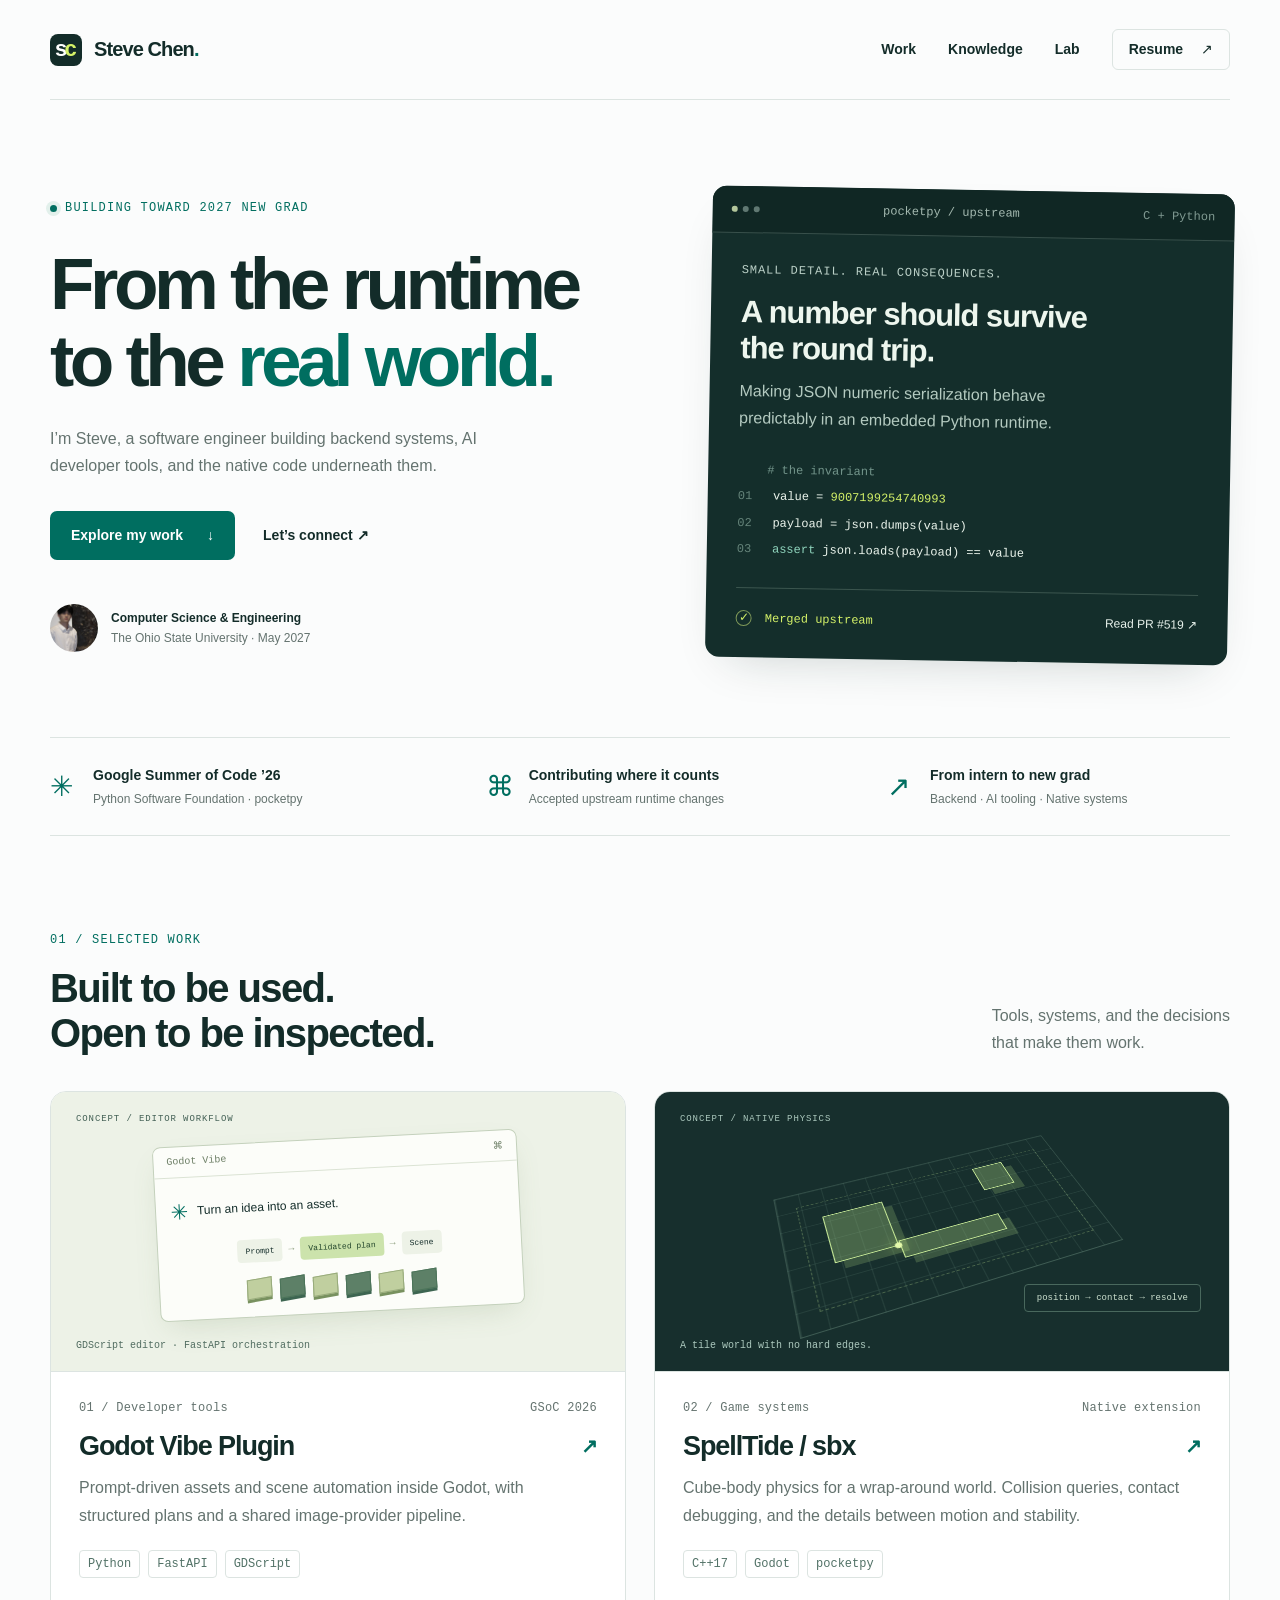
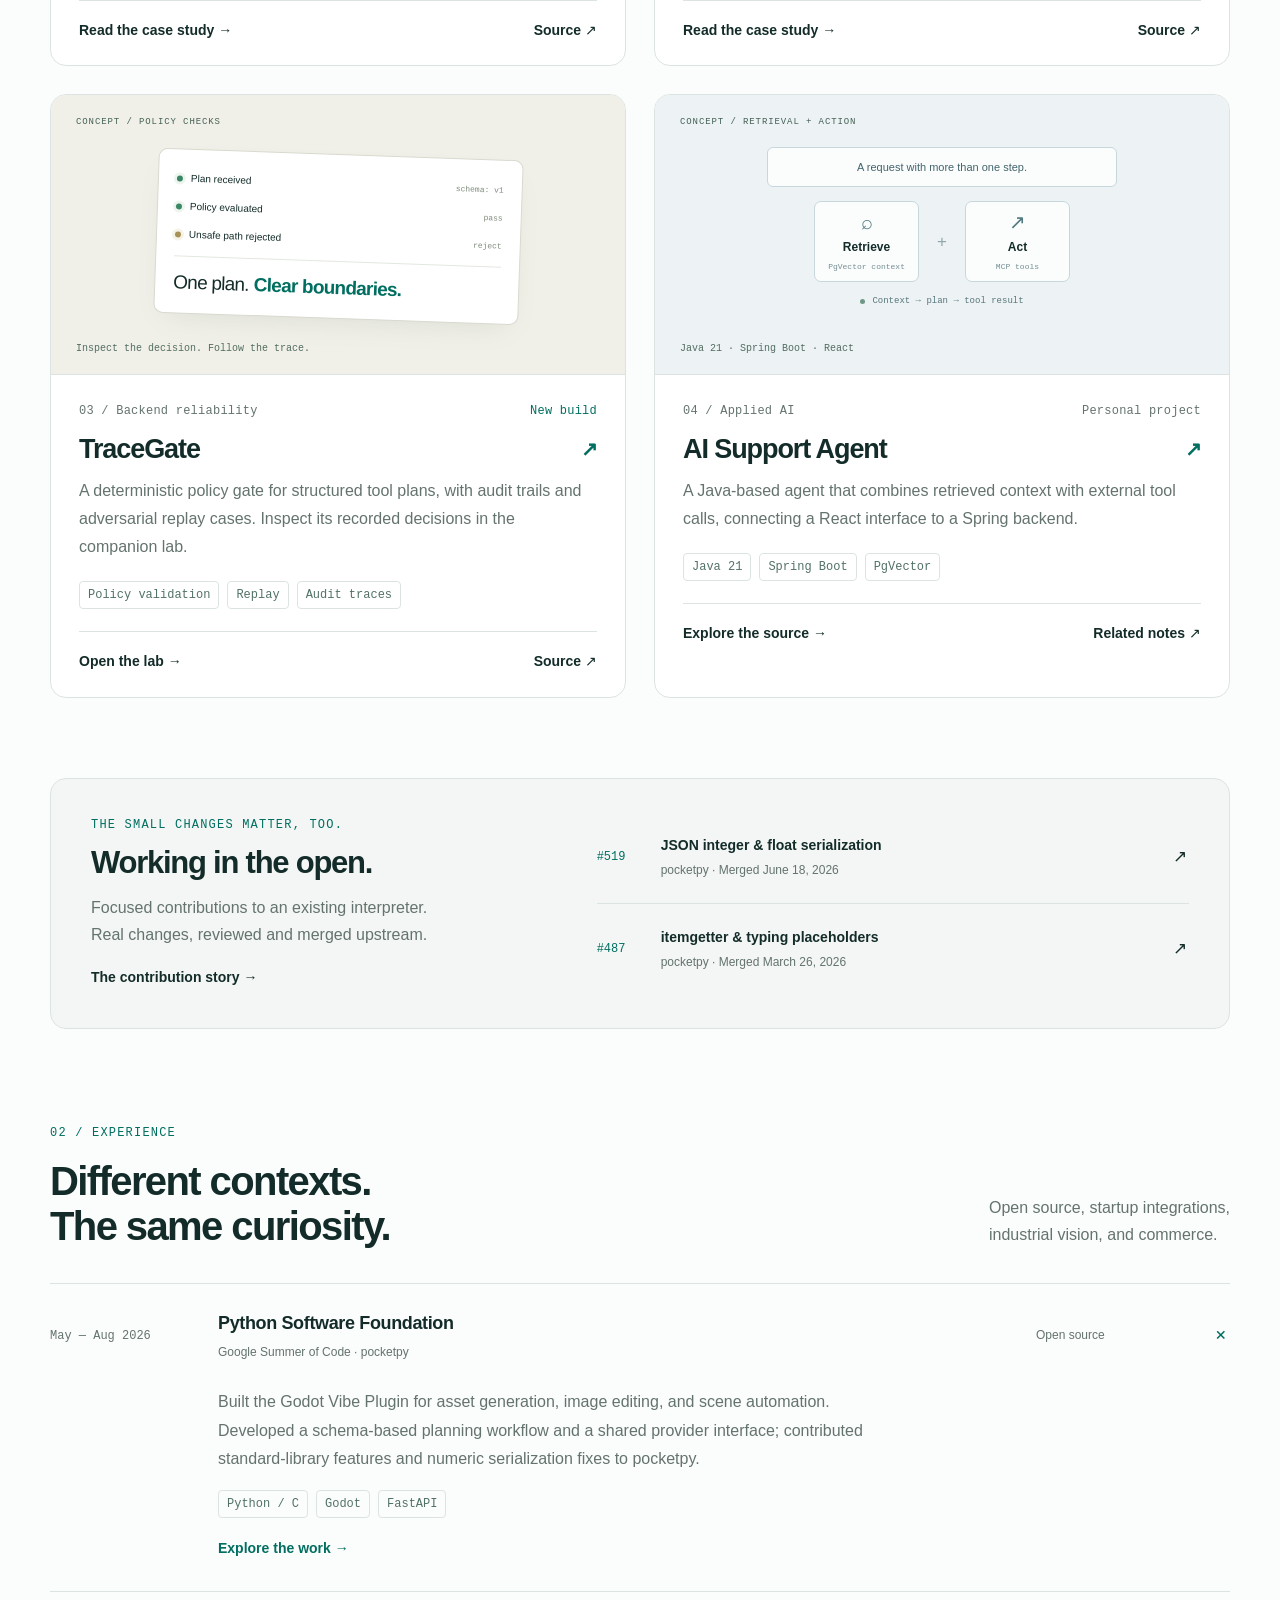
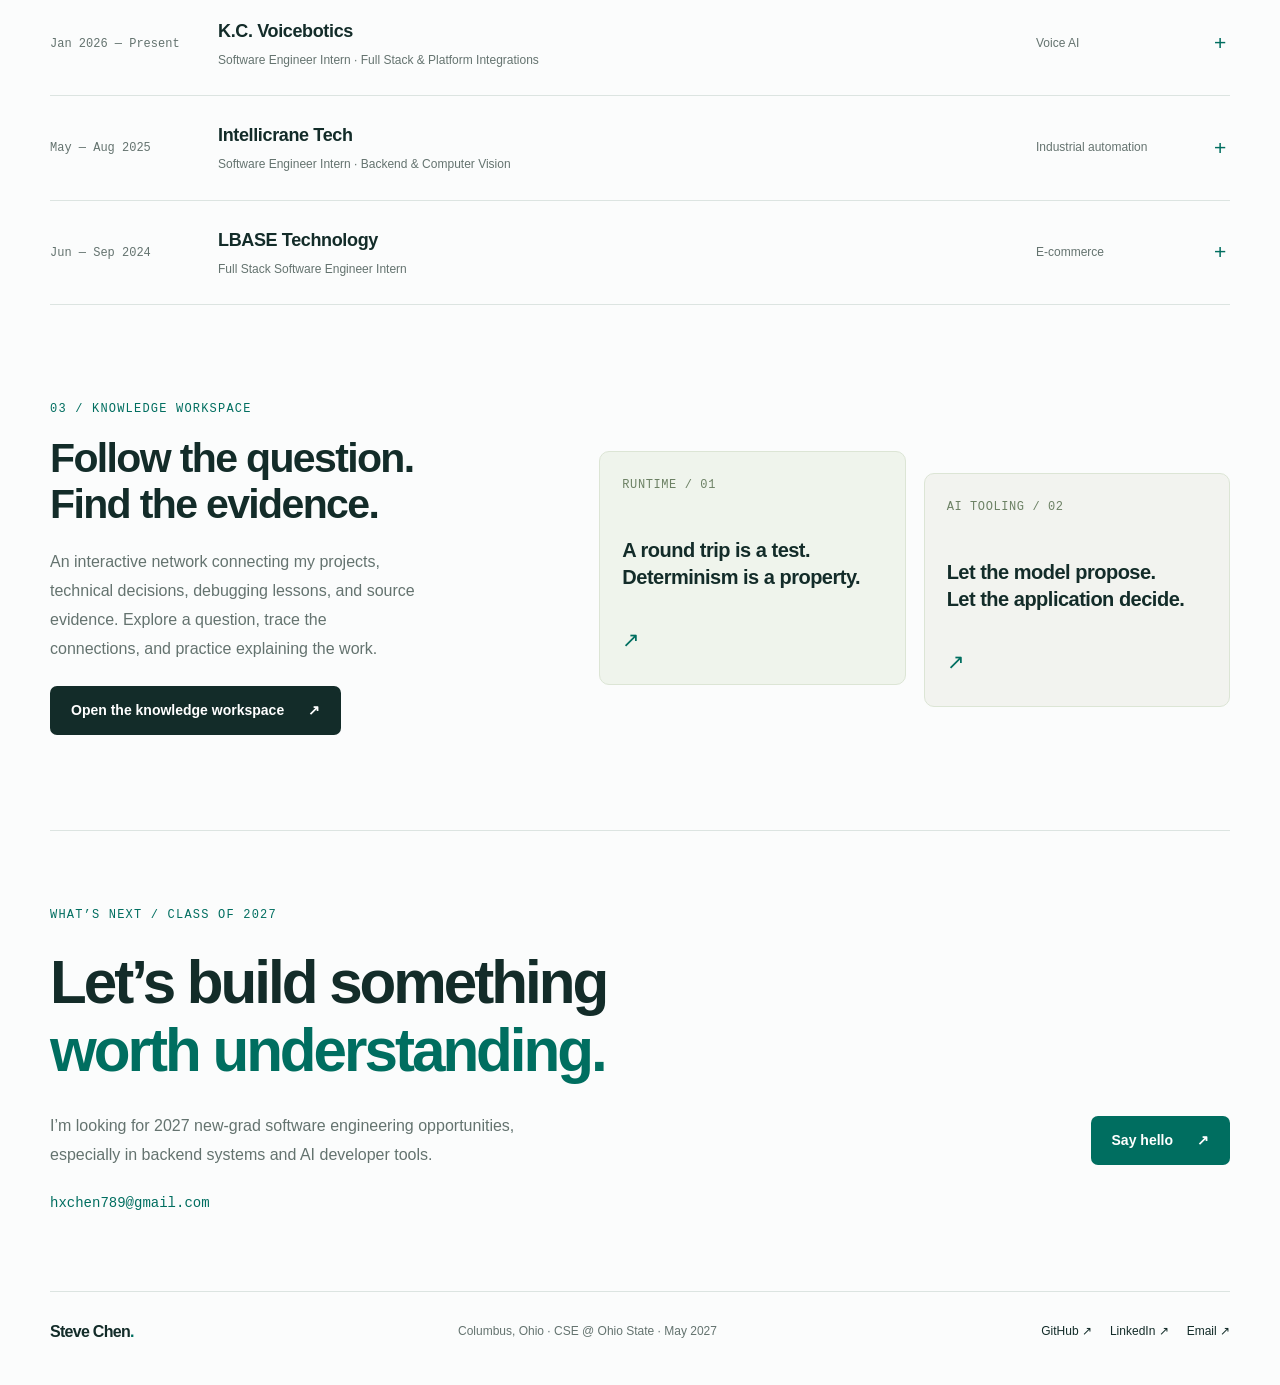
==== commit 599fa216: "Build personal knowledge workspace and restore resume layout" ====
--- a/index.html
+++ b/index.html
@@ -2,7 +2,7 @@
 <html lang="en"><head><meta charset="utf-8"><meta name="viewport" content="width=device-width,initial-scale=1"><title>Steve Chen — Software Engineer · Class of 2027</title><meta name="description" content="Software engineer working across backend systems, AI developer tools, and native runtimes. Ohio State CSE, May 2027. GSoC 2026 and merged pocketpy contributions."><meta name="theme-color" content="#132c29"><meta property="og:title" content="Steve Chen — Software Engineer · Class of 2027"><meta property="og:description" content="Software engineer working across backend systems, AI developer tools, and native runtimes. Ohio State CSE, May 2027. GSoC 2026 and merged pocketpy contributions."><meta property="og:type" content="website"><link rel="icon" href="assets/favicon.svg" type="image/svg+xml"><link rel="stylesheet" href="styles.css"></head><body><a class="skip-link" href="#main">Skip to content</a>
 <header class="site-header container">
   <a class="nav-mark" href="index.html" aria-label="Steve Chen home"><span class="monogram" aria-hidden="true">s<span>c</span></span>Steve Chen<span class="brand-dot">.</span></a>
-  <nav class="nav-links" aria-label="Main navigation"><a href="index.html#work">Work</a><a href="notes.html">Notes</a><a href="lab.html">Lab</a><a class="nav-resume" href="assets/Steve_Chen_Resume.pdf">Resume <span aria-hidden="true">↗</span></a></nav>
+  <nav class="nav-links" aria-label="Main navigation"><a href="index.html#work">Work</a><a href="knowledge.html">Knowledge</a><a href="lab.html">Lab</a><a class="nav-resume" href="assets/Steve_Chen_Resume.pdf">Resume <span aria-hidden="true">↗</span></a></nav>
 </header>
 <main id="main">
 <section class="hero container" aria-labelledby="hero-title">
@@ -36,6 +36,6 @@
 <details class="experience-item"><summary><span class="experience-date">May — Aug 2025</span><span class="experience-name"><strong>Intellicrane Tech</strong><span>Software Engineer Intern · Backend &amp; Computer Vision</span></span><span class="experience-kind">Industrial automation</span><span class="details-plus" aria-hidden="true">+</span></summary><div class="experience-body"><p>Worked on a hardware-in-the-loop inspection service using YOLOv5 and Flask. Applied post-training quantization for edge inference, decoupled media ingestion through AWS S3, and tested REST and storage paths with PyTest.</p><div class="tag-list"><span>YOLOv5</span><span>Flask</span><span>AWS S3</span></div></div></details>
 <details class="experience-item"><summary><span class="experience-date">Jun — Sep 2024</span><span class="experience-name"><strong>LBASE Technology</strong><span>Full Stack Software Engineer Intern</span></span><span class="experience-kind">E-commerce</span><span class="details-plus" aria-hidden="true">+</span></summary><div class="experience-body"><p>Improved PostgreSQL access patterns with schema normalization and covering indexes, supported by Redis cache-aside. Hardened Stripe payment retries with idempotency keys and transactional writes, with GitHub Actions checks ahead of Docker deployments.</p><div class="tag-list"><span>PostgreSQL</span><span>Redis</span><span>Stripe</span></div></div></details>
 </div></section>
-<section class="notebook-teaser container" aria-labelledby="notebook-title"><div><p class="eyebrow">03 / Field notes</p><h2 id="notebook-title">Keep the lesson.<br>Link the source.</h2><p>A growing notebook of systems ideas from building, reading, and debugging. Short explanations, connected to real work.</p><a class="button button-dark" href="notes.html">Browse the notebook <span aria-hidden="true">↗</span></a></div><div class="teaser-notes"><a href="notes.html?note=serialization-invariants"><span>RUNTIME / 01</span><h3>A round trip is a test.<br>Determinism is a property.</h3><span class="teaser-arrow" aria-hidden="true">↗</span></a><a href="notes.html?note=plan-boundary"><span>AI TOOLING / 02</span><h3>Let the model propose.<br>Let the application decide.</h3><span class="teaser-arrow" aria-hidden="true">↗</span></a></div></section>
+<section class="notebook-teaser container" aria-labelledby="notebook-title"><div><p class="eyebrow">03 / Knowledge workspace</p><h2 id="notebook-title">Follow the question.<br>Find the evidence.</h2><p>An interactive network connecting my projects, technical decisions, debugging lessons, and source evidence. Explore a question, trace the connections, and practice explaining the work.</p><a class="button button-dark" href="knowledge.html">Open the knowledge workspace <span aria-hidden="true">↗</span></a></div><div class="teaser-notes"><a href="knowledge.html?node=numeric-roundtrip"><span>RUNTIME / 01</span><h3>A round trip is a test.<br>Determinism is a property.</h3><span class="teaser-arrow" aria-hidden="true">↗</span></a><a href="knowledge.html?node=structured-plans"><span>AI TOOLING / 02</span><h3>Let the model propose.<br>Let the application decide.</h3><span class="teaser-arrow" aria-hidden="true">↗</span></a></div></section>
 <section class="contact-section container" id="contact"><p class="eyebrow">What’s next / Class of 2027</p><h2>Let’s build something<br><span class="accent-text">worth understanding.</span></h2><div class="contact-row"><p>I’m looking for 2027 new-grad software engineering opportunities,<br class="desktop-break"> especially in backend systems and AI developer tools.</p><a class="button button-primary" href="mailto:hxchen789@gmail.com">Say hello <span aria-hidden="true">↗</span></a></div><a class="contact-email" href="mailto:hxchen789@gmail.com">hxchen789@gmail.com</a></section>
 </main><footer class="site-footer container"><a class="nav-mark" href="index.html">Steve Chen<span class="brand-dot">.</span></a><p>Columbus, Ohio · CSE @ Ohio State · May 2027</p><div><a href="https://github.com/Steve5829">GitHub ↗</a><a href="https://www.linkedin.com/in/steve-chen-593265366/">LinkedIn ↗</a><a href="mailto:hxchen789@gmail.com">Email ↗</a></div></footer><script src="script.js" defer></script></body></html>
